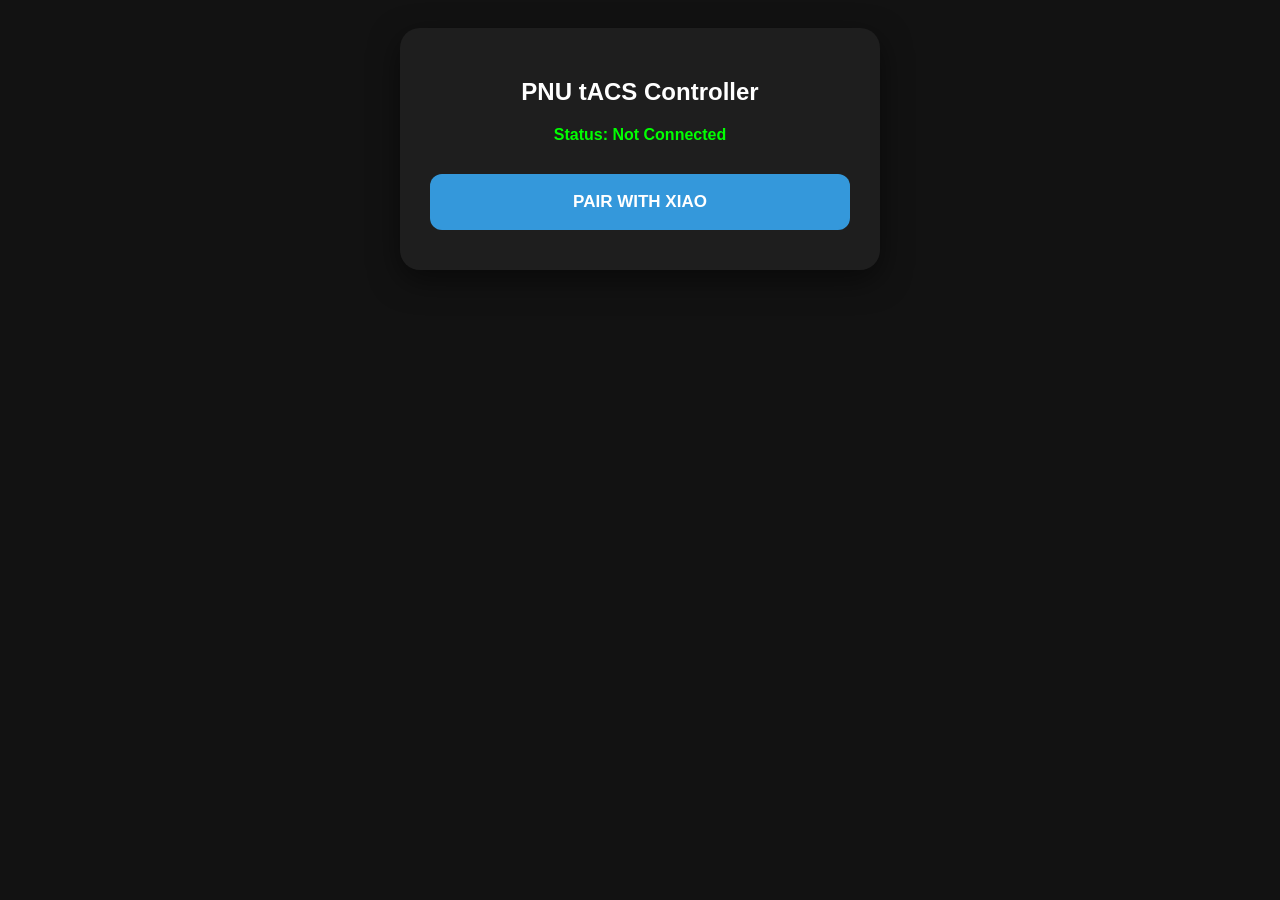
==== index.html @ bf539007 "Update index.html" ====
<!DOCTYPE html>
<html>
<head>
    <title>PNU tACS Lab Controller</title>
    <meta name="viewport" content="width=device-width, initial-scale=1">
    <style>
        body { 
            font-family: -apple-system, sans-serif;
            background: #121212; 
            color: white; 
            text-align: center; 
            padding: 20px; 
        }
        .card { 
            background: #1e1e1e;
            border-radius: 20px; 
            padding: 30px; 
            box-shadow: 0 10px 30px rgba(0,0,0,0.5); 
            max-width: 420px; 
            margin: auto;
        }
        button { 
            width: 100%; 
            padding: 18px; 
            margin: 10px 0; 
            border: none;
            border-radius: 12px; 
            font-size: 17px; 
            font-weight: bold; 
            cursor: pointer; 
            transition: 0.2s;
        }
        .section-title {
            text-align: left;
            margin: 25px 0 5px 0;
            color: #888;
            font-size: 14px;
            text-transform: uppercase;
            letter-spacing: 1px;
            border-bottom: 1px solid #333;
            padding-bottom: 5px;
        }
        
        /* Smooth opening container for the Mode 3 Control Screen */
        .boost-control-screen {
            background: #161616;
            border: 1px solid #2a2a2a;
            border-radius: 16px;
            padding: 15px;
            margin-top: 15px;
            transition: all 0.3s ease-out;
            opacity: 0;
            max-height: 0;
            overflow: hidden;
        }
        
        /* Active status when Mode 3 unlocks it */
        .boost-control-screen.show {
            opacity: 1;
            max-height: 500px; /* Expands to show content */
            margin-bottom: 15px;
        }

        .input-group {
            display: flex;
            gap: 10px;
            margin: 15px 0 10px 0;
        }
        input[type="number"] {
            width: 40%;
            padding: 14px;
            border-radius: 12px;
            border: 2px solid #333;
            background: #2a2a2a;
            color: white;
            font-size: 20px;
            font-weight: bold;
            text-align: center;
            outline: none;
        }
        input[type="number"]:focus { border-color: #f39c12; }
        
        .btn-connect { background: #3498db; color: white; }
        .btn-mode { background: #2ecc71; color: white; } 
        .btn-stim { background: #9b59b6; color: white; } 
        .btn-boost-mode { background: #2980b9; color: white; } 
        .btn-send { background: #f39c12; color: white; width: 60%; margin: 0; }
        .btn-stop { background: #e74c3c; color: white; margin-top: 25px; } 
        
        button:active { transform: scale(0.98); opacity: 0.8; }
        button:disabled { background: #333; color: #666; cursor: not-allowed; }
        #status { color: #00ff00; margin-bottom: 20px; font-weight: bold; }
        
        .accordion {
            background: #252525;
            color: #999;
            cursor: pointer;
            padding: 12px;
            width: 100%;
            border: none;
            text-align: left;
            outline: none;
            font-size: 13px;
            border-radius: 8px;
            margin-top: 10px;
            display: flex;
            justify-content: space-between;
        }
        .active, .accordion:hover { background: #2c2c2c; color: white; }
        .panel {
            padding: 0 10px;
            background-color: #0f0f0f;
            max-height: 0;
            overflow: hidden;
            transition: max-height 0.2s ease-out;
            border-radius: 0 0 8px 8px;
            font-size: 12px;
        }
        .table-container {
            display: grid;
            grid-template-columns: 1fr 1fr;
            gap: 10px;
            padding: 12px 5px;
            text-align: left;
            font-family: monospace;
            color: #aaa;
        }
    </style>
</head>
<body>

    <div class="card">
        <h2>PNU tACS Controller</h2>
        <div id="status">Status: Not Connected</div>
        
        <button class="btn-connect" id="connectBtn">PAIR WITH XIAO</button>
        
        <div id="controls" style="display: none;">
            <div class="section-title">Stimulation Controller</div>
            <button class="btn-mode" id="ledBtn">START LED TEST (Mode 1)</button>
            <button class="btn-stim" id="stimBtn">START 10kohm TEST (Mode 2)</button>
            <button class="btn-boost-mode" id="boostModeBtn">START BOOST CONVERTER TEST (Mode 3)</button>
            
            <!-- Hidden Control Screen Wrapper (Reveals itself ONLY when Mode 3 runs) -->
            <div class="boost-control-screen" id="boostPanel">
                <div class="section-title" style="margin-top: 0; color: #f39c12; border-color: #f39c12;">Boost Dynamic Controls</div>
                <p style="text-align: left; font-size: 13px; color: #aaa; margin-top: 5px;">Set hardware target step (0 - 31):</p>
                
                <div class="input-group">
                    <input type="number" id="stepInput" min="0" max="31" value="0">
                    <button class="btn-send" id="sendBtn">SEND STEP</button>
                </div>

                <button class="accordion" id="accordionBtn">📋 View Step-to-Voltage Chart <span>▼</span></button>
                <div class="panel">
                    <div class="table-container">
                        <div>
                            00: 3.70V (Off)<br>01: 3.70V<br>02: 3.70V<br>03: 3.70V<br>04: 3.70V<br>
                            05: 5.23V<br>06: 6.32V<br>07: 7.41V<br>08: 8.50V<br>09: 9.59V<br>
                            10: 10.68V<br>11: 11.77V<br>12: 12.86V<br>13: 13.95V<br>14: 15.04V<br>15: 16.13V
                        </div>
                        <div>
                            16: 21.05V<br>17: 22.14V<br>18: 23.23V<br>19: 24.32V<br>20: 25.41V<br>
                            21: 26.50V<br>22: 27.59V<br>23: 28.68V<br>24: 29.77V<br>25: 30.86V<br>
                            <strong>26: 31.95V [Target]</strong><br>27: 33.04V<br>28: 34.13V<br>
                            29: 34.41V (Max)<br>30: 34.41V (Max)<br>31: 34.41V (Max)
                        </div>
                    </div>
                </div>
            </div>
            
            <button class="btn-stop" id="stopBtn">GLOBAL STOP</button>
        </div>
    </div>

    <script>
        const TACS_SERVICE_UUID        = '19b10000-e8f2-537e-4f6c-d104768a1214';
        const TACS_CHARACTERISTIC_UUID = '19b10001-e8f2-537e-4f6c-d104768a1214';
        const BOOST_SERVICE_UUID       = '19b10020-e8f2-537e-4f6c-d104768a1214';
        const BOOST_CHARACTERISTIC_UUID = '19b10021-e8f2-537e-4f6c-d104768a1214';

        let tacsControlChar;
        let boostVoltageChar;

        const connectBtn   = document.getElementById('connectBtn');
        const statusLbl    = document.getElementById('status');
        const controlDiv   = document.getElementById('controls');
        const stepInput    = document.getElementById('stepInput');
        const sendBtn      = document.getElementById('sendBtn');
        const stopBtn      = document.getElementById('stopBtn');
        const boostModeBtn = document.getElementById('boostModeBtn');
        const boostPanel   = document.getElementById('boostPanel');

        connectBtn.addEventListener('click', async () => {
            try {
                const device = await navigator.bluetooth.requestDevice({
                    filters: [{ name: 'PNU_tACS_Sense' }],
                    optionalServices: [TACS_SERVICE_UUID, BOOST_SERVICE_UUID]
                });

                statusLbl.innerText = "Connecting...";
                const server = await device.gatt.connect();
                
                const tacsService = await server.getPrimaryService(TACS_SERVICE_UUID);
                tacsControlChar = await tacsService.getCharacteristic(TACS_CHARACTERISTIC_UUID);

                const boostService = await server.getPrimaryService(BOOST_SERVICE_UUID);
                boostVoltageChar = await boostService.getCharacteristic(BOOST_CHARACTERISTIC_UUID);

                statusLbl.innerText = "CONNECTED (ALL SERVICES READY)";
                connectBtn.style.display = "none";
                controlDiv.style.display = "block";
            } catch (err) {
                statusLbl.innerText = "Error: " + err;
                console.error(err);
            }
        });

        async function sendMode(val) {
            if (!tacsControlChar) return;
            try {
                await tacsControlChar.writeValue(Uint8Array.of(val));
                console.log("Sent Mode: " + val);
                
                // Dynamic Visual Transition Logic
                if (val === 3) {
                    boostPanel.classList.add('show'); // Slide OPEN the control screen
                } else {
                    boostPanel.classList.remove('show'); // Slide CLOSED for Mode 1, Mode 2, etc.
                    closeAccordion();
                }
            } catch (err) { handleDisconnect(); }
        }

        async function sendBoostStep(val) {
            if (!boostVoltageChar) return;
            try {
                if (val < 0) val = 0;
                if (val > 31) val = 31;
                await boostVoltageChar.writeValue(Uint8Array.of(val));
                console.log("Sent Boost Step: " + val);
            } catch (err) { handleDisconnect(); }
        }

        function handleDisconnect() {
            alert("Communication Lost!");
            statusLbl.innerText = "Status: Disconnected";
            connectBtn.style.display = "block";
            controlDiv.style.display = "none";
            boostPanel.classList.remove('show');
        }

        function closeAccordion() {
            const panel = document.querySelector('.panel');
            const indicator = document.querySelector('#accordionBtn span');
            document.getElementById("accordionBtn").classList.remove("active");
            panel.style.maxHeight = null;
            indicator.innerText = "▼";
        }

        document.getElementById('ledBtn').addEventListener('click', () => sendMode(1));
        document.getElementById('stimBtn').addEventListener('click', () => sendMode(2));
        boostModeBtn.addEventListener('click', () => sendMode(3)); 
        
        sendBtn.addEventListener('click', () => {
            const currentStep = parseInt(stepInput.value) || 0;
            sendBoostStep(currentStep);
        });

        stopBtn.addEventListener('click', () => {
            sendMode(0);         
            stepInput.value = 0; 
            sendBoostStep(0);    
        });

        const acc = document.getElementById("accordionBtn");
        acc.addEventListener("click", function() {
            this.classList.toggle("active");
            const panel = this.nextElementSibling;
            const indicator = this.querySelector("span");
            if (panel.style.maxHeight) {
                panel.style.maxHeight = null;
                indicator.innerText = "▼";
            } else {
                panel.style.maxHeight = panel.scrollHeight + "px";
                indicator.innerText = "▲";
            }
        });
    </script>
</body>
</html>
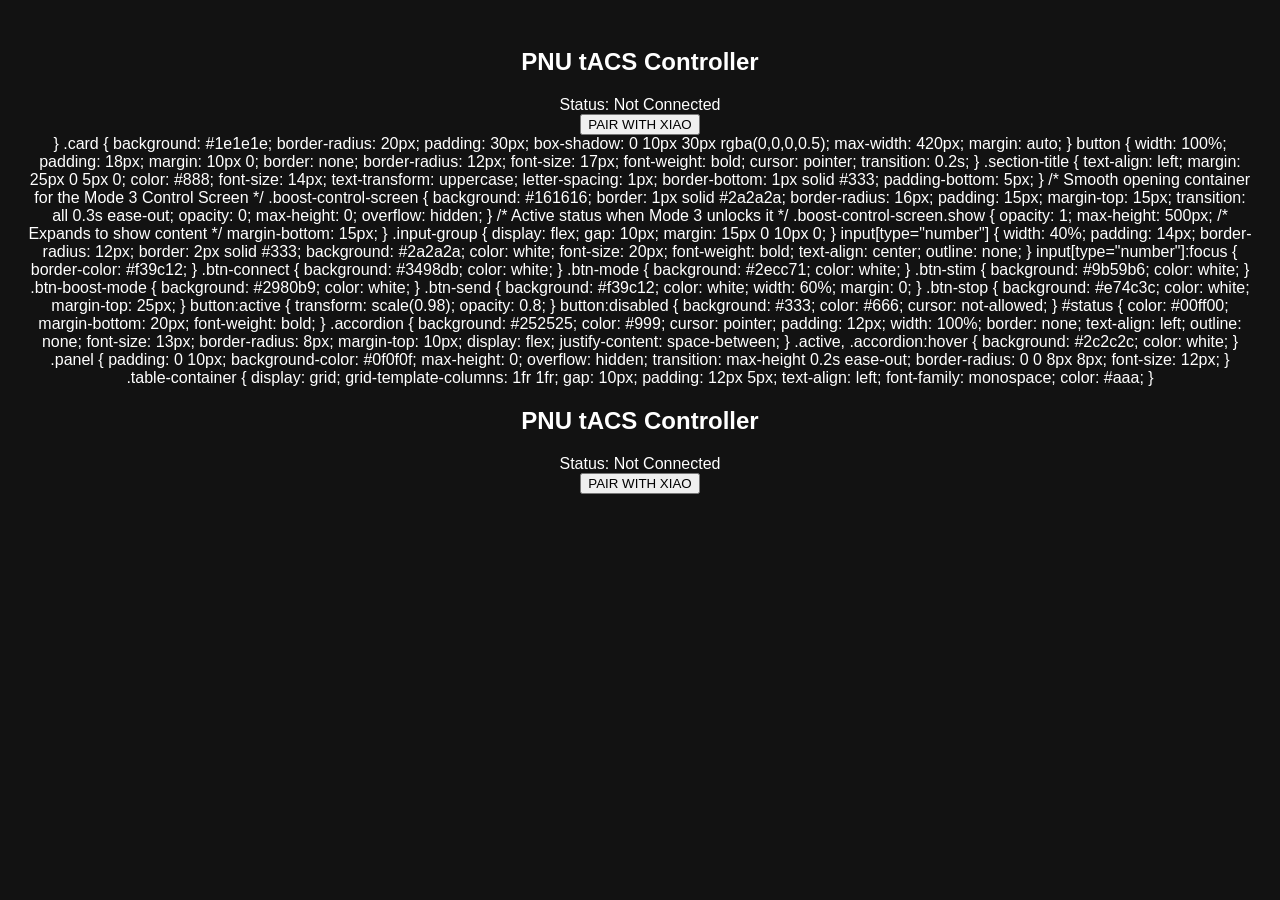
==== commit 493bcc09: "Update index.html" ====
--- a/index.html
+++ b/index.html
@@ -9,6 +9,17 @@
             background: #121212; 
             color: white; 
             text-align: center; 
+            padding: 20px; <!DOCTYPE html>
+<html>
+<head>
+    <title>PNU tACS Lab Controller</title>
+    <meta name="viewport" content="width=device-width, initial-scale=1">
+    <style>
+        body { 
+            font-family: -apple-system, sans-serif;
+            background: #121212; 
+            color: white; 
+            text-align: center; 
             padding: 20px; 
         }
         .card { 
@@ -41,7 +52,7 @@
             padding-bottom: 5px;
         }
         
-        /* Smooth opening container for the Mode 3 Control Screen */
+        /* Smooth opening container for Mode 3 */
         .boost-control-screen {
             background: #161616;
             border: 1px solid #2a2a2a;
@@ -53,18 +64,40 @@
             max-height: 0;
             overflow: hidden;
         }
-        
-        /* Active status when Mode 3 unlocks it */
         .boost-control-screen.show {
             opacity: 1;
-            max-height: 500px; /* Expands to show content */
+            max-height: 600px; 
             margin-bottom: 15px;
+        }
+
+        /* --- NEW STYLING: Live Rail Monitor Dashboard Box --- */
+        .live-monitor-box {
+            background: #222;
+            border-radius: 12px;
+            padding: 12px;
+            margin: 10px 0 15px 0;
+            border-left: 5px solid #f39c12;
+            text-align: left;
+        }
+        .monitor-label {
+            font-size: 12px;
+            text-transform: uppercase;
+            color: #777;
+            letter-spacing: 0.5px;
+            margin-bottom: 3px;
+            font-weight: bold;
+        }
+        .monitor-value {
+            font-size: 22px;
+            font-weight: bold;
+            font-family: monospace;
+            color: #f39c12;
         }
 
         .input-group {
             display: flex;
             gap: 10px;
-            margin: 15px 0 10px 0;
+            margin: 10px 0;
         }
         input[type="number"] {
             width: 40%;
@@ -141,9 +174,14 @@
             <button class="btn-stim" id="stimBtn">START 10kohm TEST (Mode 2)</button>
             <button class="btn-boost-mode" id="boostModeBtn">START BOOST CONVERTER TEST (Mode 3)</button>
             
-            <!-- Hidden Control Screen Wrapper (Reveals itself ONLY when Mode 3 runs) -->
             <div class="boost-control-screen" id="boostPanel">
                 <div class="section-title" style="margin-top: 0; color: #f39c12; border-color: #f39c12;">Boost Dynamic Controls</div>
+                
+                <div class="live-monitor-box">
+                    <div class="monitor-label">Active Power Rail State</div>
+                    <div class="monitor-value" id="monitorReadout">Step 00 / 3.70V</div>
+                </div>
+
                 <p style="text-align: left; font-size: 13px; color: #aaa; margin-top: 5px;">Set hardware target step (0 - 31):</p>
                 
                 <div class="input-group">
@@ -179,17 +217,26 @@
         const BOOST_SERVICE_UUID       = '19b10020-e8f2-537e-4f6c-d104768a1214';
         const BOOST_CHARACTERISTIC_UUID = '19b10021-e8f2-537e-4f6c-d104768a1214';
 
+        // Dynamic Javascript mapping table matching your pre-calculated parameters
+        const voltageMap = [
+            "3.70V (Off)", "3.70V", "3.70V", "3.70V", "3.70V", "5.23V", "6.32V", "7.41V", 
+            "8.50V", "9.59V", "10.68V", "11.77V", "12.86V", "13.95V", "15.04V", "16.13V", 
+            "21.05V", "22.14V", "23.23V", "24.32V", "25.41V", "26.50V", "27.59V", "28.68V", 
+            "29.77V", "30.86V", "31.95V [Target]", "33.04V", "34.13V", "34.41V (Max)", "34.41V (Max)", "34.41V (Max)"
+        ];
+
         let tacsControlChar;
         let boostVoltageChar;
 
-        const connectBtn   = document.getElementById('connectBtn');
-        const statusLbl    = document.getElementById('status');
-        const controlDiv   = document.getElementById('controls');
-        const stepInput    = document.getElementById('stepInput');
-        const sendBtn      = document.getElementById('sendBtn');
-        const stopBtn      = document.getElementById('stopBtn');
-        const boostModeBtn = document.getElementById('boostModeBtn');
-        const boostPanel   = document.getElementById('boostPanel');
+        const connectBtn     = document.getElementById('connectBtn');
+        const statusLbl      = document.getElementById('status');
+        const controlDiv     = document.getElementById('controls');
+        const stepInput      = document.getElementById('stepInput');
+        const sendBtn        = document.getElementById('sendBtn');
+        const stopBtn        = document.getElementById('stopBtn');
+        const boostModeBtn   = document.getElementById('boostModeBtn');
+        const boostPanel     = document.getElementById('boostPanel');
+        const monitorReadout = document.getElementById('monitorReadout');
 
         connectBtn.addEventListener('click', async () => {
             try {
@@ -222,11 +269,10 @@
                 await tacsControlChar.writeValue(Uint8Array.of(val));
                 console.log("Sent Mode: " + val);
                 
-                // Dynamic Visual Transition Logic
                 if (val === 3) {
-                    boostPanel.classList.add('show'); // Slide OPEN the control screen
+                    boostPanel.classList.add('show'); 
                 } else {
-                    boostPanel.classList.remove('show'); // Slide CLOSED for Mode 1, Mode 2, etc.
+                    boostPanel.classList.remove('show'); 
                     closeAccordion();
                 }
             } catch (err) { handleDisconnect(); }
@@ -237,8 +283,14 @@
             try {
                 if (val < 0) val = 0;
                 if (val > 31) val = 31;
+                
                 await boostVoltageChar.writeValue(Uint8Array.of(val));
                 console.log("Sent Boost Step: " + val);
+
+                // --- UPDATE STATE VIEW PANEL ---
+                // Pads single digit values with a leading 0 (e.g., Step 5 becomes 05)
+                let paddedStep = String(val).padStart(2, '0');
+                monitorReadout.innerText = `Step ${paddedStep} / ${voltageMap[val]}`;
             } catch (err) { handleDisconnect(); }
         }
 
@@ -270,7 +322,7 @@
         stopBtn.addEventListener('click', () => {
             sendMode(0);         
             stepInput.value = 0; 
-            sendBoostStep(0);    
+            sendBoostStep(0); // Updates readout box back to Step 00 / 3.70V (Off)
         });
 
         const acc = document.getElementById("accordionBtn");
@@ -289,3 +341,282 @@
     </script>
 </body>
 </html>
+        }
+        .card { 
+            background: #1e1e1e;
+            border-radius: 20px; 
+            padding: 30px; 
+            box-shadow: 0 10px 30px rgba(0,0,0,0.5); 
+            max-width: 420px; 
+            margin: auto;
+        }
+        button { 
+            width: 100%; 
+            padding: 18px; 
+            margin: 10px 0; 
+            border: none;
+            border-radius: 12px; 
+            font-size: 17px; 
+            font-weight: bold; 
+            cursor: pointer; 
+            transition: 0.2s;
+        }
+        .section-title {
+            text-align: left;
+            margin: 25px 0 5px 0;
+            color: #888;
+            font-size: 14px;
+            text-transform: uppercase;
+            letter-spacing: 1px;
+            border-bottom: 1px solid #333;
+            padding-bottom: 5px;
+        }
+        
+        /* Smooth opening container for the Mode 3 Control Screen */
+        .boost-control-screen {
+            background: #161616;
+            border: 1px solid #2a2a2a;
+            border-radius: 16px;
+            padding: 15px;
+            margin-top: 15px;
+            transition: all 0.3s ease-out;
+            opacity: 0;
+            max-height: 0;
+            overflow: hidden;
+        }
+        
+        /* Active status when Mode 3 unlocks it */
+        .boost-control-screen.show {
+            opacity: 1;
+            max-height: 500px; /* Expands to show content */
+            margin-bottom: 15px;
+        }
+
+        .input-group {
+            display: flex;
+            gap: 10px;
+            margin: 15px 0 10px 0;
+        }
+        input[type="number"] {
+            width: 40%;
+            padding: 14px;
+            border-radius: 12px;
+            border: 2px solid #333;
+            background: #2a2a2a;
+            color: white;
+            font-size: 20px;
+            font-weight: bold;
+            text-align: center;
+            outline: none;
+        }
+        input[type="number"]:focus { border-color: #f39c12; }
+        
+        .btn-connect { background: #3498db; color: white; }
+        .btn-mode { background: #2ecc71; color: white; } 
+        .btn-stim { background: #9b59b6; color: white; } 
+        .btn-boost-mode { background: #2980b9; color: white; } 
+        .btn-send { background: #f39c12; color: white; width: 60%; margin: 0; }
+        .btn-stop { background: #e74c3c; color: white; margin-top: 25px; } 
+        
+        button:active { transform: scale(0.98); opacity: 0.8; }
+        button:disabled { background: #333; color: #666; cursor: not-allowed; }
+        #status { color: #00ff00; margin-bottom: 20px; font-weight: bold; }
+        
+        .accordion {
+            background: #252525;
+            color: #999;
+            cursor: pointer;
+            padding: 12px;
+            width: 100%;
+            border: none;
+            text-align: left;
+            outline: none;
+            font-size: 13px;
+            border-radius: 8px;
+            margin-top: 10px;
+            display: flex;
+            justify-content: space-between;
+        }
+        .active, .accordion:hover { background: #2c2c2c; color: white; }
+        .panel {
+            padding: 0 10px;
+            background-color: #0f0f0f;
+            max-height: 0;
+            overflow: hidden;
+            transition: max-height 0.2s ease-out;
+            border-radius: 0 0 8px 8px;
+            font-size: 12px;
+        }
+        .table-container {
+            display: grid;
+            grid-template-columns: 1fr 1fr;
+            gap: 10px;
+            padding: 12px 5px;
+            text-align: left;
+            font-family: monospace;
+            color: #aaa;
+        }
+    </style>
+</head>
+<body>
+
+    <div class="card">
+        <h2>PNU tACS Controller</h2>
+        <div id="status">Status: Not Connected</div>
+        
+        <button class="btn-connect" id="connectBtn">PAIR WITH XIAO</button>
+        
+        <div id="controls" style="display: none;">
+            <div class="section-title">Stimulation Controller</div>
+            <button class="btn-mode" id="ledBtn">START LED TEST (Mode 1)</button>
+            <button class="btn-stim" id="stimBtn">START 10kohm TEST (Mode 2)</button>
+            <button class="btn-boost-mode" id="boostModeBtn">START BOOST CONVERTER TEST (Mode 3)</button>
+            
+            <!-- Hidden Control Screen Wrapper (Reveals itself ONLY when Mode 3 runs) -->
+            <div class="boost-control-screen" id="boostPanel">
+                <div class="section-title" style="margin-top: 0; color: #f39c12; border-color: #f39c12;">Boost Dynamic Controls</div>
+                <p style="text-align: left; font-size: 13px; color: #aaa; margin-top: 5px;">Set hardware target step (0 - 31):</p>
+                
+                <div class="input-group">
+                    <input type="number" id="stepInput" min="0" max="31" value="0">
+                    <button class="btn-send" id="sendBtn">SEND STEP</button>
+                </div>
+
+                <button class="accordion" id="accordionBtn">📋 View Step-to-Voltage Chart <span>▼</span></button>
+                <div class="panel">
+                    <div class="table-container">
+                        <div>
+                            00: 3.70V (Off)<br>01: 3.70V<br>02: 3.70V<br>03: 3.70V<br>04: 3.70V<br>
+                            05: 5.23V<br>06: 6.32V<br>07: 7.41V<br>08: 8.50V<br>09: 9.59V<br>
+                            10: 10.68V<br>11: 11.77V<br>12: 12.86V<br>13: 13.95V<br>14: 15.04V<br>15: 16.13V
+                        </div>
+                        <div>
+                            16: 21.05V<br>17: 22.14V<br>18: 23.23V<br>19: 24.32V<br>20: 25.41V<br>
+                            21: 26.50V<br>22: 27.59V<br>23: 28.68V<br>24: 29.77V<br>25: 30.86V<br>
+                            <strong>26: 31.95V [Target]</strong><br>27: 33.04V<br>28: 34.13V<br>
+                            29: 34.41V (Max)<br>30: 34.41V (Max)<br>31: 34.41V (Max)
+                        </div>
+                    </div>
+                </div>
+            </div>
+            
+            <button class="btn-stop" id="stopBtn">GLOBAL STOP</button>
+        </div>
+    </div>
+
+    <script>
+        const TACS_SERVICE_UUID        = '19b10000-e8f2-537e-4f6c-d104768a1214';
+        const TACS_CHARACTERISTIC_UUID = '19b10001-e8f2-537e-4f6c-d104768a1214';
+        const BOOST_SERVICE_UUID       = '19b10020-e8f2-537e-4f6c-d104768a1214';
+        const BOOST_CHARACTERISTIC_UUID = '19b10021-e8f2-537e-4f6c-d104768a1214';
+
+        let tacsControlChar;
+        let boostVoltageChar;
+
+        const connectBtn   = document.getElementById('connectBtn');
+        const statusLbl    = document.getElementById('status');
+        const controlDiv   = document.getElementById('controls');
+        const stepInput    = document.getElementById('stepInput');
+        const sendBtn      = document.getElementById('sendBtn');
+        const stopBtn      = document.getElementById('stopBtn');
+        const boostModeBtn = document.getElementById('boostModeBtn');
+        const boostPanel   = document.getElementById('boostPanel');
+
+        connectBtn.addEventListener('click', async () => {
+            try {
+                const device = await navigator.bluetooth.requestDevice({
+                    filters: [{ name: 'PNU_tACS_Sense' }],
+                    optionalServices: [TACS_SERVICE_UUID, BOOST_SERVICE_UUID]
+                });
+
+                statusLbl.innerText = "Connecting...";
+                const server = await device.gatt.connect();
+                
+                const tacsService = await server.getPrimaryService(TACS_SERVICE_UUID);
+                tacsControlChar = await tacsService.getCharacteristic(TACS_CHARACTERISTIC_UUID);
+
+                const boostService = await server.getPrimaryService(BOOST_SERVICE_UUID);
+                boostVoltageChar = await boostService.getCharacteristic(BOOST_CHARACTERISTIC_UUID);
+
+                statusLbl.innerText = "CONNECTED (ALL SERVICES READY)";
+                connectBtn.style.display = "none";
+                controlDiv.style.display = "block";
+            } catch (err) {
+                statusLbl.innerText = "Error: " + err;
+                console.error(err);
+            }
+        });
+
+        async function sendMode(val) {
+            if (!tacsControlChar) return;
+            try {
+                await tacsControlChar.writeValue(Uint8Array.of(val));
+                console.log("Sent Mode: " + val);
+                
+                // Dynamic Visual Transition Logic
+                if (val === 3) {
+                    boostPanel.classList.add('show'); // Slide OPEN the control screen
+                } else {
+                    boostPanel.classList.remove('show'); // Slide CLOSED for Mode 1, Mode 2, etc.
+                    closeAccordion();
+                }
+            } catch (err) { handleDisconnect(); }
+        }
+
+        async function sendBoostStep(val) {
+            if (!boostVoltageChar) return;
+            try {
+                if (val < 0) val = 0;
+                if (val > 31) val = 31;
+                await boostVoltageChar.writeValue(Uint8Array.of(val));
+                console.log("Sent Boost Step: " + val);
+            } catch (err) { handleDisconnect(); }
+        }
+
+        function handleDisconnect() {
+            alert("Communication Lost!");
+            statusLbl.innerText = "Status: Disconnected";
+            connectBtn.style.display = "block";
+            controlDiv.style.display = "none";
+            boostPanel.classList.remove('show');
+        }
+
+        function closeAccordion() {
+            const panel = document.querySelector('.panel');
+            const indicator = document.querySelector('#accordionBtn span');
+            document.getElementById("accordionBtn").classList.remove("active");
+            panel.style.maxHeight = null;
+            indicator.innerText = "▼";
+        }
+
+        document.getElementById('ledBtn').addEventListener('click', () => sendMode(1));
+        document.getElementById('stimBtn').addEventListener('click', () => sendMode(2));
+        boostModeBtn.addEventListener('click', () => sendMode(3)); 
+        
+        sendBtn.addEventListener('click', () => {
+            const currentStep = parseInt(stepInput.value) || 0;
+            sendBoostStep(currentStep);
+        });
+
+        stopBtn.addEventListener('click', () => {
+            sendMode(0);         
+            stepInput.value = 0; 
+            sendBoostStep(0);    
+        });
+
+        const acc = document.getElementById("accordionBtn");
+        acc.addEventListener("click", function() {
+            this.classList.toggle("active");
+            const panel = this.nextElementSibling;
+            const indicator = this.querySelector("span");
+            if (panel.style.maxHeight) {
+                panel.style.maxHeight = null;
+                indicator.innerText = "▼";
+            } else {
+                panel.style.maxHeight = panel.scrollHeight + "px";
+                indicator.innerText = "▲";
+            }
+        });
+    </script>
+</body>
+</html>
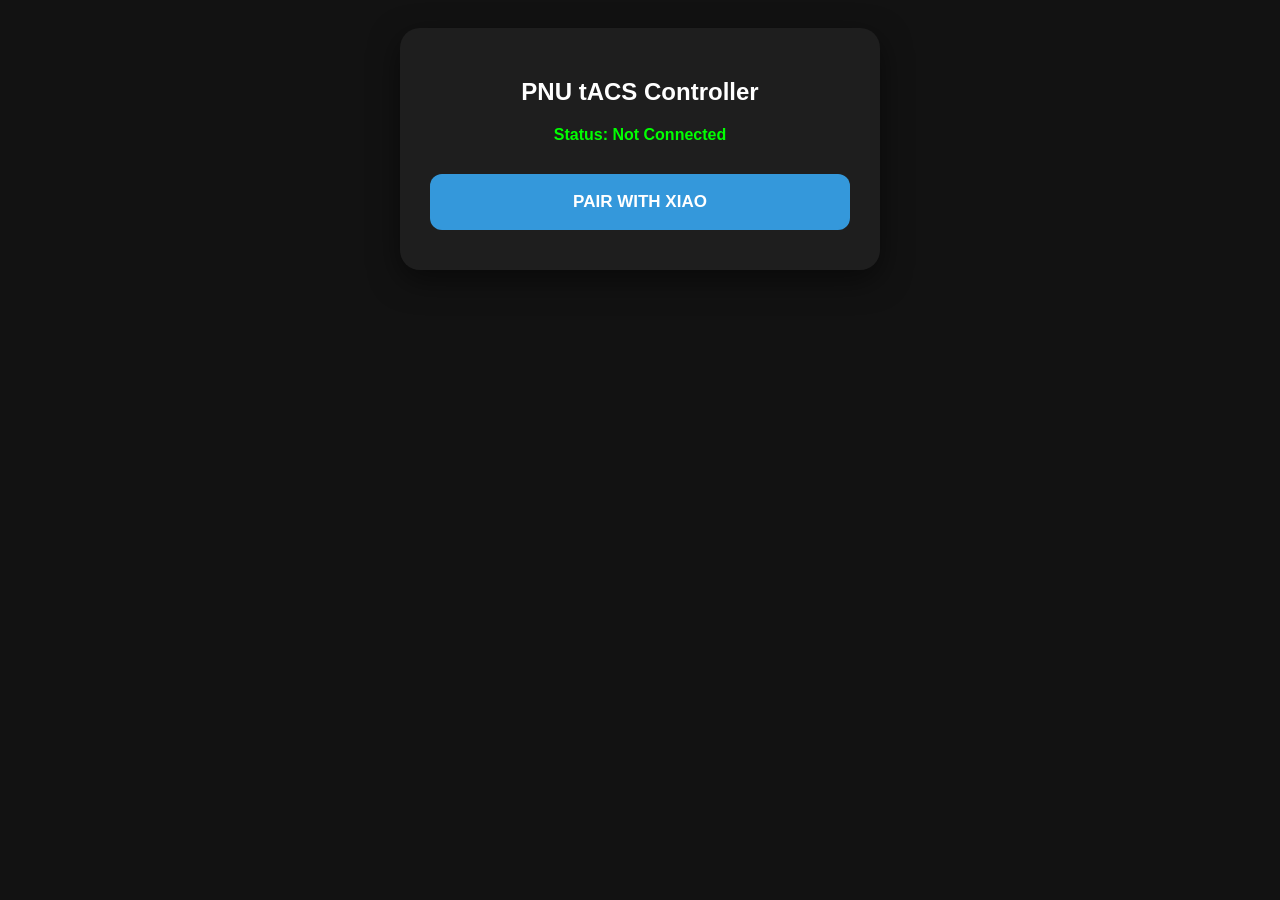
==== commit 44d8d2aa: "Update index.html" ====
--- a/index.html
+++ b/index.html
@@ -1,15 +1,4 @@
 <!DOCTYPE html>
-<html>
-<head>
-    <title>PNU tACS Lab Controller</title>
-    <meta name="viewport" content="width=device-width, initial-scale=1">
-    <style>
-        body { 
-            font-family: -apple-system, sans-serif;
-            background: #121212; 
-            color: white; 
-            text-align: center; 
-            padding: 20px; <!DOCTYPE html>
 <html>
 <head>
     <title>PNU tACS Lab Controller</title>
@@ -341,282 +330,3 @@
     </script>
 </body>
 </html>
-        }
-        .card { 
-            background: #1e1e1e;
-            border-radius: 20px; 
-            padding: 30px; 
-            box-shadow: 0 10px 30px rgba(0,0,0,0.5); 
-            max-width: 420px; 
-            margin: auto;
-        }
-        button { 
-            width: 100%; 
-            padding: 18px; 
-            margin: 10px 0; 
-            border: none;
-            border-radius: 12px; 
-            font-size: 17px; 
-            font-weight: bold; 
-            cursor: pointer; 
-            transition: 0.2s;
-        }
-        .section-title {
-            text-align: left;
-            margin: 25px 0 5px 0;
-            color: #888;
-            font-size: 14px;
-            text-transform: uppercase;
-            letter-spacing: 1px;
-            border-bottom: 1px solid #333;
-            padding-bottom: 5px;
-        }
-        
-        /* Smooth opening container for the Mode 3 Control Screen */
-        .boost-control-screen {
-            background: #161616;
-            border: 1px solid #2a2a2a;
-            border-radius: 16px;
-            padding: 15px;
-            margin-top: 15px;
-            transition: all 0.3s ease-out;
-            opacity: 0;
-            max-height: 0;
-            overflow: hidden;
-        }
-        
-        /* Active status when Mode 3 unlocks it */
-        .boost-control-screen.show {
-            opacity: 1;
-            max-height: 500px; /* Expands to show content */
-            margin-bottom: 15px;
-        }
-
-        .input-group {
-            display: flex;
-            gap: 10px;
-            margin: 15px 0 10px 0;
-        }
-        input[type="number"] {
-            width: 40%;
-            padding: 14px;
-            border-radius: 12px;
-            border: 2px solid #333;
-            background: #2a2a2a;
-            color: white;
-            font-size: 20px;
-            font-weight: bold;
-            text-align: center;
-            outline: none;
-        }
-        input[type="number"]:focus { border-color: #f39c12; }
-        
-        .btn-connect { background: #3498db; color: white; }
-        .btn-mode { background: #2ecc71; color: white; } 
-        .btn-stim { background: #9b59b6; color: white; } 
-        .btn-boost-mode { background: #2980b9; color: white; } 
-        .btn-send { background: #f39c12; color: white; width: 60%; margin: 0; }
-        .btn-stop { background: #e74c3c; color: white; margin-top: 25px; } 
-        
-        button:active { transform: scale(0.98); opacity: 0.8; }
-        button:disabled { background: #333; color: #666; cursor: not-allowed; }
-        #status { color: #00ff00; margin-bottom: 20px; font-weight: bold; }
-        
-        .accordion {
-            background: #252525;
-            color: #999;
-            cursor: pointer;
-            padding: 12px;
-            width: 100%;
-            border: none;
-            text-align: left;
-            outline: none;
-            font-size: 13px;
-            border-radius: 8px;
-            margin-top: 10px;
-            display: flex;
-            justify-content: space-between;
-        }
-        .active, .accordion:hover { background: #2c2c2c; color: white; }
-        .panel {
-            padding: 0 10px;
-            background-color: #0f0f0f;
-            max-height: 0;
-            overflow: hidden;
-            transition: max-height 0.2s ease-out;
-            border-radius: 0 0 8px 8px;
-            font-size: 12px;
-        }
-        .table-container {
-            display: grid;
-            grid-template-columns: 1fr 1fr;
-            gap: 10px;
-            padding: 12px 5px;
-            text-align: left;
-            font-family: monospace;
-            color: #aaa;
-        }
-    </style>
-</head>
-<body>
-
-    <div class="card">
-        <h2>PNU tACS Controller</h2>
-        <div id="status">Status: Not Connected</div>
-        
-        <button class="btn-connect" id="connectBtn">PAIR WITH XIAO</button>
-        
-        <div id="controls" style="display: none;">
-            <div class="section-title">Stimulation Controller</div>
-            <button class="btn-mode" id="ledBtn">START LED TEST (Mode 1)</button>
-            <button class="btn-stim" id="stimBtn">START 10kohm TEST (Mode 2)</button>
-            <button class="btn-boost-mode" id="boostModeBtn">START BOOST CONVERTER TEST (Mode 3)</button>
-            
-            <!-- Hidden Control Screen Wrapper (Reveals itself ONLY when Mode 3 runs) -->
-            <div class="boost-control-screen" id="boostPanel">
-                <div class="section-title" style="margin-top: 0; color: #f39c12; border-color: #f39c12;">Boost Dynamic Controls</div>
-                <p style="text-align: left; font-size: 13px; color: #aaa; margin-top: 5px;">Set hardware target step (0 - 31):</p>
-                
-                <div class="input-group">
-                    <input type="number" id="stepInput" min="0" max="31" value="0">
-                    <button class="btn-send" id="sendBtn">SEND STEP</button>
-                </div>
-
-                <button class="accordion" id="accordionBtn">📋 View Step-to-Voltage Chart <span>▼</span></button>
-                <div class="panel">
-                    <div class="table-container">
-                        <div>
-                            00: 3.70V (Off)<br>01: 3.70V<br>02: 3.70V<br>03: 3.70V<br>04: 3.70V<br>
-                            05: 5.23V<br>06: 6.32V<br>07: 7.41V<br>08: 8.50V<br>09: 9.59V<br>
-                            10: 10.68V<br>11: 11.77V<br>12: 12.86V<br>13: 13.95V<br>14: 15.04V<br>15: 16.13V
-                        </div>
-                        <div>
-                            16: 21.05V<br>17: 22.14V<br>18: 23.23V<br>19: 24.32V<br>20: 25.41V<br>
-                            21: 26.50V<br>22: 27.59V<br>23: 28.68V<br>24: 29.77V<br>25: 30.86V<br>
-                            <strong>26: 31.95V [Target]</strong><br>27: 33.04V<br>28: 34.13V<br>
-                            29: 34.41V (Max)<br>30: 34.41V (Max)<br>31: 34.41V (Max)
-                        </div>
-                    </div>
-                </div>
-            </div>
-            
-            <button class="btn-stop" id="stopBtn">GLOBAL STOP</button>
-        </div>
-    </div>
-
-    <script>
-        const TACS_SERVICE_UUID        = '19b10000-e8f2-537e-4f6c-d104768a1214';
-        const TACS_CHARACTERISTIC_UUID = '19b10001-e8f2-537e-4f6c-d104768a1214';
-        const BOOST_SERVICE_UUID       = '19b10020-e8f2-537e-4f6c-d104768a1214';
-        const BOOST_CHARACTERISTIC_UUID = '19b10021-e8f2-537e-4f6c-d104768a1214';
-
-        let tacsControlChar;
-        let boostVoltageChar;
-
-        const connectBtn   = document.getElementById('connectBtn');
-        const statusLbl    = document.getElementById('status');
-        const controlDiv   = document.getElementById('controls');
-        const stepInput    = document.getElementById('stepInput');
-        const sendBtn      = document.getElementById('sendBtn');
-        const stopBtn      = document.getElementById('stopBtn');
-        const boostModeBtn = document.getElementById('boostModeBtn');
-        const boostPanel   = document.getElementById('boostPanel');
-
-        connectBtn.addEventListener('click', async () => {
-            try {
-                const device = await navigator.bluetooth.requestDevice({
-                    filters: [{ name: 'PNU_tACS_Sense' }],
-                    optionalServices: [TACS_SERVICE_UUID, BOOST_SERVICE_UUID]
-                });
-
-                statusLbl.innerText = "Connecting...";
-                const server = await device.gatt.connect();
-                
-                const tacsService = await server.getPrimaryService(TACS_SERVICE_UUID);
-                tacsControlChar = await tacsService.getCharacteristic(TACS_CHARACTERISTIC_UUID);
-
-                const boostService = await server.getPrimaryService(BOOST_SERVICE_UUID);
-                boostVoltageChar = await boostService.getCharacteristic(BOOST_CHARACTERISTIC_UUID);
-
-                statusLbl.innerText = "CONNECTED (ALL SERVICES READY)";
-                connectBtn.style.display = "none";
-                controlDiv.style.display = "block";
-            } catch (err) {
-                statusLbl.innerText = "Error: " + err;
-                console.error(err);
-            }
-        });
-
-        async function sendMode(val) {
-            if (!tacsControlChar) return;
-            try {
-                await tacsControlChar.writeValue(Uint8Array.of(val));
-                console.log("Sent Mode: " + val);
-                
-                // Dynamic Visual Transition Logic
-                if (val === 3) {
-                    boostPanel.classList.add('show'); // Slide OPEN the control screen
-                } else {
-                    boostPanel.classList.remove('show'); // Slide CLOSED for Mode 1, Mode 2, etc.
-                    closeAccordion();
-                }
-            } catch (err) { handleDisconnect(); }
-        }
-
-        async function sendBoostStep(val) {
-            if (!boostVoltageChar) return;
-            try {
-                if (val < 0) val = 0;
-                if (val > 31) val = 31;
-                await boostVoltageChar.writeValue(Uint8Array.of(val));
-                console.log("Sent Boost Step: " + val);
-            } catch (err) { handleDisconnect(); }
-        }
-
-        function handleDisconnect() {
-            alert("Communication Lost!");
-            statusLbl.innerText = "Status: Disconnected";
-            connectBtn.style.display = "block";
-            controlDiv.style.display = "none";
-            boostPanel.classList.remove('show');
-        }
-
-        function closeAccordion() {
-            const panel = document.querySelector('.panel');
-            const indicator = document.querySelector('#accordionBtn span');
-            document.getElementById("accordionBtn").classList.remove("active");
-            panel.style.maxHeight = null;
-            indicator.innerText = "▼";
-        }
-
-        document.getElementById('ledBtn').addEventListener('click', () => sendMode(1));
-        document.getElementById('stimBtn').addEventListener('click', () => sendMode(2));
-        boostModeBtn.addEventListener('click', () => sendMode(3)); 
-        
-        sendBtn.addEventListener('click', () => {
-            const currentStep = parseInt(stepInput.value) || 0;
-            sendBoostStep(currentStep);
-        });
-
-        stopBtn.addEventListener('click', () => {
-            sendMode(0);         
-            stepInput.value = 0; 
-            sendBoostStep(0);    
-        });
-
-        const acc = document.getElementById("accordionBtn");
-        acc.addEventListener("click", function() {
-            this.classList.toggle("active");
-            const panel = this.nextElementSibling;
-            const indicator = this.querySelector("span");
-            if (panel.style.maxHeight) {
-                panel.style.maxHeight = null;
-                indicator.innerText = "▼";
-            } else {
-                panel.style.maxHeight = panel.scrollHeight + "px";
-                indicator.innerText = "▲";
-            }
-        });
-    </script>
-</body>
-</html>
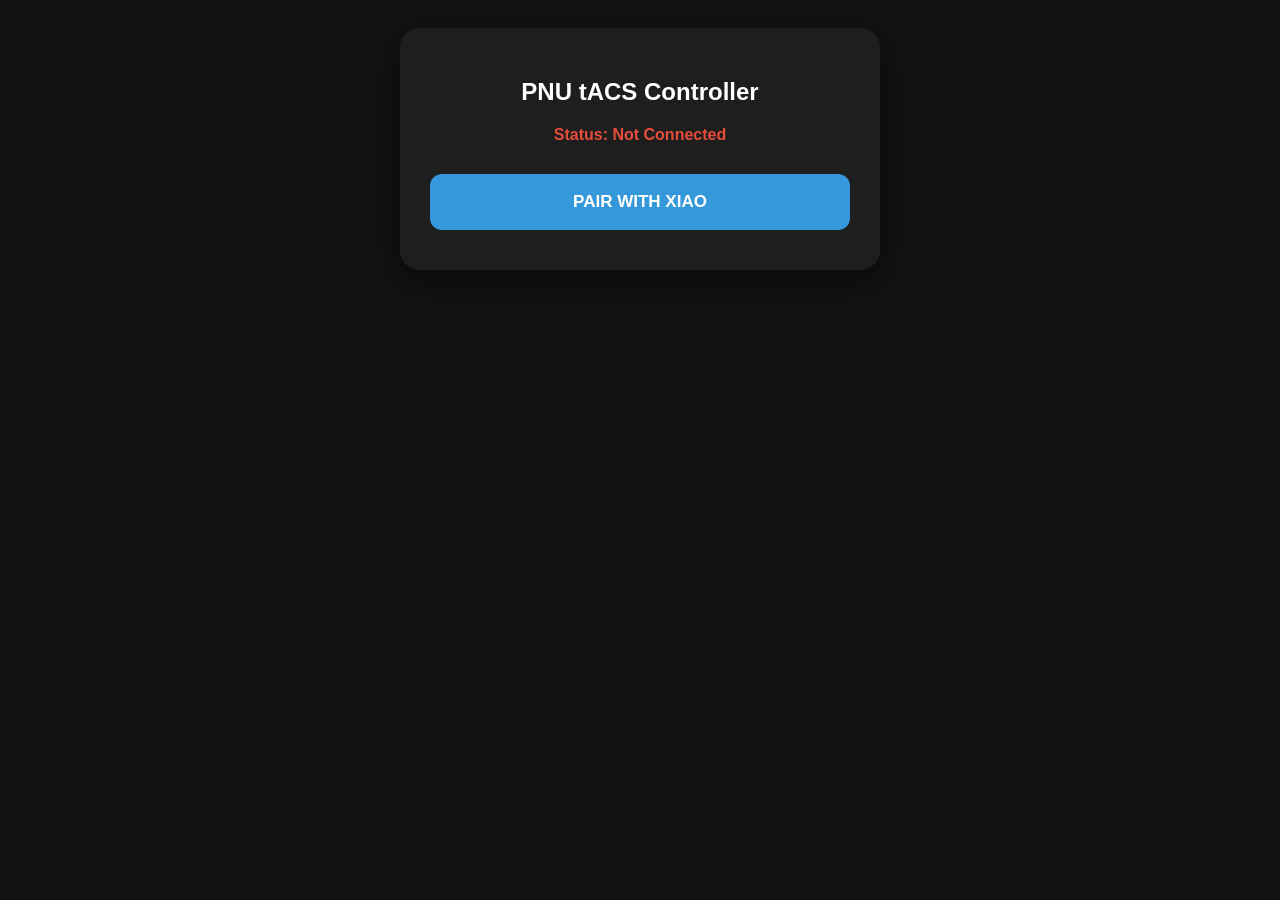
==== commit 002c8619: "Update index.html" ====
--- a/index.html
+++ b/index.html
@@ -59,7 +59,7 @@
             margin-bottom: 15px;
         }
 
-        /* --- NEW STYLING: Live Rail Monitor Dashboard Box --- */
+        /* Live Rail Monitor Dashboard Box */
         .live-monitor-box {
             background: #222;
             border-radius: 12px;
@@ -153,7 +153,7 @@
 
     <div class="card">
         <h2>PNU tACS Controller</h2>
-        <div id="status">Status: Not Connected</div>
+        <div id="status" style="color: #e74c3c;">Status: Not Connected</div>
         
         <button class="btn-connect" id="connectBtn">PAIR WITH XIAO</button>
         
@@ -168,7 +168,7 @@
                 
                 <div class="live-monitor-box">
                     <div class="monitor-label">Active Power Rail State</div>
-                    <div class="monitor-value" id="monitorReadout">Step 00 / 3.70V</div>
+                    <div class="monitor-value" id="monitorReadout">Step 00 / 3.70V (Off)</div>
                 </div>
 
                 <p style="text-align: left; font-size: 13px; color: #aaa; margin-top: 5px;">Set hardware target step (0 - 31):</p>
@@ -201,12 +201,12 @@
     </div>
 
     <script>
+        // 아두이노 코드의 서비스 및 캐릭터리스틱 UUID 구조와 정확히 일치 (소문자로 통일 권장)
         const TACS_SERVICE_UUID        = '19b10000-e8f2-537e-4f6c-d104768a1214';
         const TACS_CHARACTERISTIC_UUID = '19b10001-e8f2-537e-4f6c-d104768a1214';
         const BOOST_SERVICE_UUID       = '19b10020-e8f2-537e-4f6c-d104768a1214';
         const BOOST_CHARACTERISTIC_UUID = '19b10021-e8f2-537e-4f6c-d104768a1214';
 
-        // Dynamic Javascript mapping table matching your pre-calculated parameters
         const voltageMap = [
             "3.70V (Off)", "3.70V", "3.70V", "3.70V", "3.70V", "5.23V", "6.32V", "7.41V", 
             "8.50V", "9.59V", "10.68V", "11.77V", "12.86V", "13.95V", "15.04V", "16.13V", 
@@ -214,8 +214,9 @@
             "29.77V", "30.86V", "31.95V [Target]", "33.04V", "34.13V", "34.41V (Max)", "34.41V (Max)", "34.41V (Max)"
         ];
 
-        let tacsControlChar;
-        let boostVoltageChar;
+        let bleDevice = null;
+        let tacsControlChar = null;
+        let boostVoltageChar = null;
 
         const connectBtn     = document.getElementById('connectBtn');
         const statusLbl      = document.getElementById('status');
@@ -229,14 +230,21 @@
 
         connectBtn.addEventListener('click', async () => {
             try {
-                const device = await navigator.bluetooth.requestDevice({
+                statusLbl.innerText = "Requesting device...";
+                statusLbl.style.color = "#f39c12";
+
+                bleDevice = await navigator.bluetooth.requestDevice({
                     filters: [{ name: 'PNU_tACS_Sense' }],
                     optionalServices: [TACS_SERVICE_UUID, BOOST_SERVICE_UUID]
                 });
 
-                statusLbl.innerText = "Connecting...";
-                const server = await device.gatt.connect();
-                
+                // 블루투스 연결 유실 감지 이벤트 리스너 바인딩
+                bleDevice.addEventListener('gattserverdisconnected', handleDisconnect);
+
+                statusLbl.innerText = "Connecting to GATT Server...";
+                const server = await bleDevice.gatt.connect();
+                
+                statusLbl.innerText = "Discovering Services...";
                 const tacsService = await server.getPrimaryService(TACS_SERVICE_UUID);
                 tacsControlChar = await tacsService.getCharacteristic(TACS_CHARACTERISTIC_UUID);
 
@@ -244,10 +252,12 @@
                 boostVoltageChar = await boostService.getCharacteristic(BOOST_CHARACTERISTIC_UUID);
 
                 statusLbl.innerText = "CONNECTED (ALL SERVICES READY)";
+                statusLbl.style.color = "#00ff00";
                 connectBtn.style.display = "none";
                 controlDiv.style.display = "block";
             } catch (err) {
                 statusLbl.innerText = "Error: " + err;
+                statusLbl.style.color = "#e74c3c";
                 console.error(err);
             }
         });
@@ -255,7 +265,8 @@
         async function sendMode(val) {
             if (!tacsControlChar) return;
             try {
-                await tacsControlChar.writeValue(Uint8Array.of(val));
+                // bluefruit 스택과의 완벽한 버퍼 싱크를 위해 writeValueWithResponse 사용
+                await tacsControlChar.writeValueWithResponse(Uint8Array.of(val));
                 console.log("Sent Mode: " + val);
                 
                 if (val === 3) {
@@ -264,31 +275,36 @@
                     boostPanel.classList.remove('show'); 
                     closeAccordion();
                 }
-            } catch (err) { handleDisconnect(); }
+            } catch (err) { 
+                console.error("Mode write fail:", err);
+            }
         }
 
         async function sendBoostStep(val) {
             if (!boostVoltageChar) return;
             try {
-                if (val < 0) val = 0;
-                if (val > 31) val = 31;
-                
-                await boostVoltageChar.writeValue(Uint8Array.of(val));
+                val = Math.max(0, Math.min(31, val)); // 입력 값 범위 클램핑 보장
+                
+                // bluefruit 스택과의 완벽한 버퍼 싱크를 위해 writeValueWithResponse 사용
+                await boostVoltageChar.writeValueWithResponse(Uint8Array.of(val));
                 console.log("Sent Boost Step: " + val);
 
-                // --- UPDATE STATE VIEW PANEL ---
-                // Pads single digit values with a leading 0 (e.g., Step 5 becomes 05)
                 let paddedStep = String(val).padStart(2, '0');
                 monitorReadout.innerText = `Step ${paddedStep} / ${voltageMap[val]}`;
-            } catch (err) { handleDisconnect(); }
+            } catch (err) { 
+                console.error("Boost step write fail:", err);
+            }
         }
 
         function handleDisconnect() {
             alert("Communication Lost!");
             statusLbl.innerText = "Status: Disconnected";
+            statusLbl.style.color = "#e74c3c";
             connectBtn.style.display = "block";
             controlDiv.style.display = "none";
             boostPanel.classList.remove('show');
+            tacsControlChar = null;
+            boostVoltageChar = null;
         }
 
         function closeAccordion() {
@@ -308,10 +324,10 @@
             sendBoostStep(currentStep);
         });
 
-        stopBtn.addEventListener('click', () => {
-            sendMode(0);         
+        stopBtn.addEventListener('click', async () => {
+            await sendMode(0);         
             stepInput.value = 0; 
-            sendBoostStep(0); // Updates readout box back to Step 00 / 3.70V (Off)
+            await sendBoostStep(0); 
         });
 
         const acc = document.getElementById("accordionBtn");
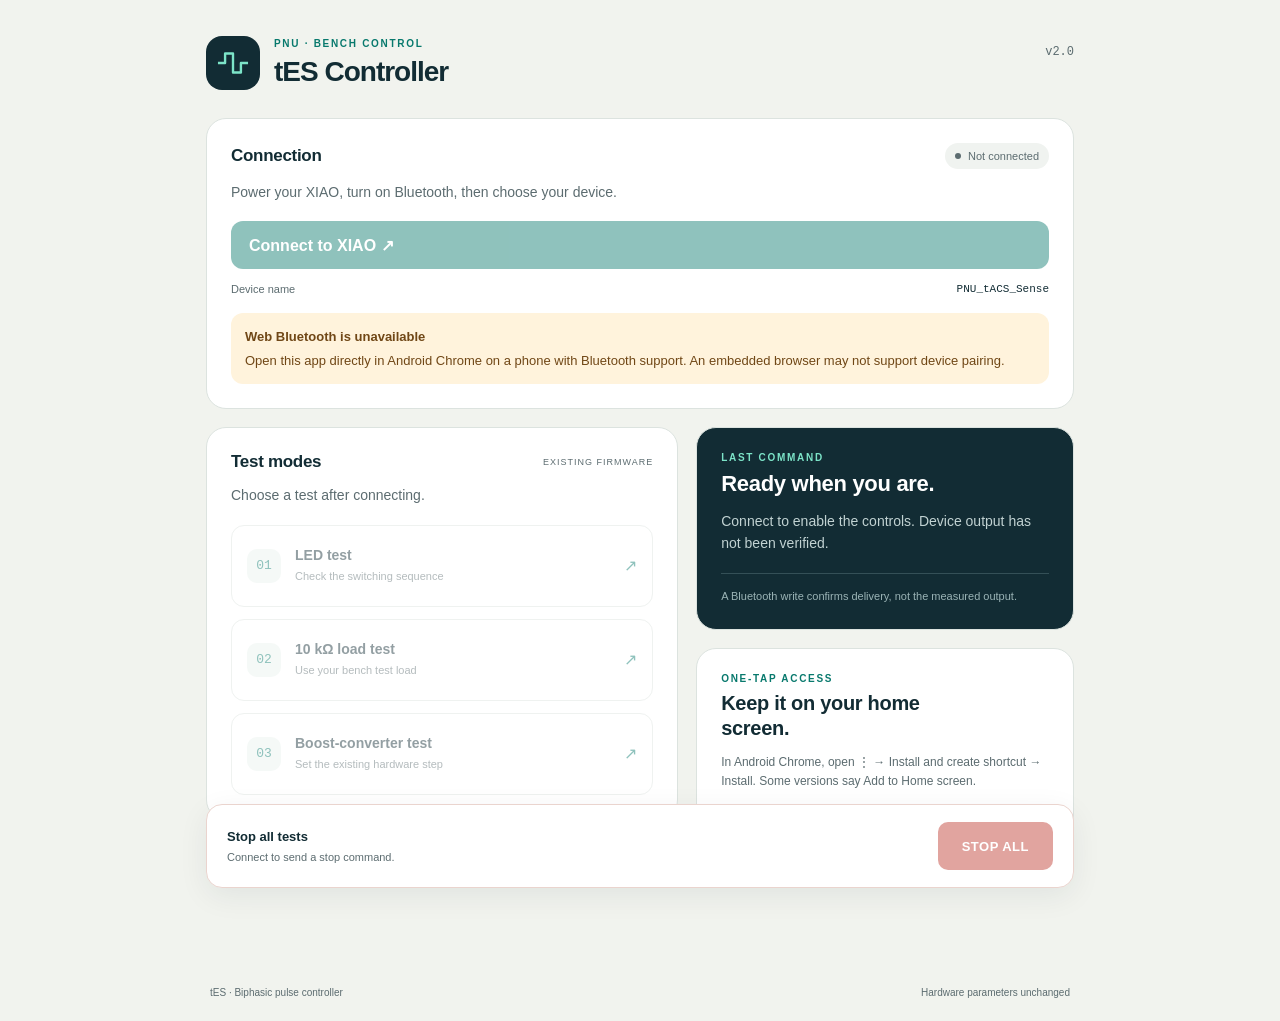
==== commit 68c83e27: "Add installable tES controller and clearer Bluetooth interface" ====
--- a/index.html
+++ b/index.html
@@ -1,348 +1,67 @@
-<!DOCTYPE html>
-<html>
-<head>
-    <title>PNU tACS Lab Controller</title>
-    <meta name="viewport" content="width=device-width, initial-scale=1">
-    <style>
-        body { 
-            font-family: -apple-system, sans-serif;
-            background: #121212; 
-            color: white; 
-            text-align: center; 
-            padding: 20px; 
-        }
-        .card { 
-            background: #1e1e1e;
-            border-radius: 20px; 
-            padding: 30px; 
-            box-shadow: 0 10px 30px rgba(0,0,0,0.5); 
-            max-width: 420px; 
-            margin: auto;
-        }
-        button { 
-            width: 100%; 
-            padding: 18px; 
-            margin: 10px 0; 
-            border: none;
-            border-radius: 12px; 
-            font-size: 17px; 
-            font-weight: bold; 
-            cursor: pointer; 
-            transition: 0.2s;
-        }
-        .section-title {
-            text-align: left;
-            margin: 25px 0 5px 0;
-            color: #888;
-            font-size: 14px;
-            text-transform: uppercase;
-            letter-spacing: 1px;
-            border-bottom: 1px solid #333;
-            padding-bottom: 5px;
-        }
-        
-        /* Smooth opening container for Mode 3 */
-        .boost-control-screen {
-            background: #161616;
-            border: 1px solid #2a2a2a;
-            border-radius: 16px;
-            padding: 15px;
-            margin-top: 15px;
-            transition: all 0.3s ease-out;
-            opacity: 0;
-            max-height: 0;
-            overflow: hidden;
-        }
-        .boost-control-screen.show {
-            opacity: 1;
-            max-height: 600px; 
-            margin-bottom: 15px;
-        }
-
-        /* Live Rail Monitor Dashboard Box */
-        .live-monitor-box {
-            background: #222;
-            border-radius: 12px;
-            padding: 12px;
-            margin: 10px 0 15px 0;
-            border-left: 5px solid #f39c12;
-            text-align: left;
-        }
-        .monitor-label {
-            font-size: 12px;
-            text-transform: uppercase;
-            color: #777;
-            letter-spacing: 0.5px;
-            margin-bottom: 3px;
-            font-weight: bold;
-        }
-        .monitor-value {
-            font-size: 22px;
-            font-weight: bold;
-            font-family: monospace;
-            color: #f39c12;
-        }
-
-        .input-group {
-            display: flex;
-            gap: 10px;
-            margin: 10px 0;
-        }
-        input[type="number"] {
-            width: 40%;
-            padding: 14px;
-            border-radius: 12px;
-            border: 2px solid #333;
-            background: #2a2a2a;
-            color: white;
-            font-size: 20px;
-            font-weight: bold;
-            text-align: center;
-            outline: none;
-        }
-        input[type="number"]:focus { border-color: #f39c12; }
-        
-        .btn-connect { background: #3498db; color: white; }
-        .btn-mode { background: #2ecc71; color: white; } 
-        .btn-stim { background: #9b59b6; color: white; } 
-        .btn-boost-mode { background: #2980b9; color: white; } 
-        .btn-send { background: #f39c12; color: white; width: 60%; margin: 0; }
-        .btn-stop { background: #e74c3c; color: white; margin-top: 25px; } 
-        
-        button:active { transform: scale(0.98); opacity: 0.8; }
-        button:disabled { background: #333; color: #666; cursor: not-allowed; }
-        #status { color: #00ff00; margin-bottom: 20px; font-weight: bold; }
-        
-        .accordion {
-            background: #252525;
-            color: #999;
-            cursor: pointer;
-            padding: 12px;
-            width: 100%;
-            border: none;
-            text-align: left;
-            outline: none;
-            font-size: 13px;
-            border-radius: 8px;
-            margin-top: 10px;
-            display: flex;
-            justify-content: space-between;
-        }
-        .active, .accordion:hover { background: #2c2c2c; color: white; }
-        .panel {
-            padding: 0 10px;
-            background-color: #0f0f0f;
-            max-height: 0;
-            overflow: hidden;
-            transition: max-height 0.2s ease-out;
-            border-radius: 0 0 8px 8px;
-            font-size: 12px;
-        }
-        .table-container {
-            display: grid;
-            grid-template-columns: 1fr 1fr;
-            gap: 10px;
-            padding: 12px 5px;
-            text-align: left;
-            font-family: monospace;
-            color: #aaa;
-        }
-    </style>
-</head>
-<body>
-
-    <div class="card">
-        <h2>PNU tACS Controller</h2>
-        <div id="status" style="color: #e74c3c;">Status: Not Connected</div>
-        
-        <button class="btn-connect" id="connectBtn">PAIR WITH XIAO</button>
-        
-        <div id="controls" style="display: none;">
-            <div class="section-title">Stimulation Controller</div>
-            <button class="btn-mode" id="ledBtn">START LED TEST (Mode 1)</button>
-            <button class="btn-stim" id="stimBtn">START 10kohm TEST (Mode 2)</button>
-            <button class="btn-boost-mode" id="boostModeBtn">START BOOST CONVERTER TEST (Mode 3)</button>
-            
-            <div class="boost-control-screen" id="boostPanel">
-                <div class="section-title" style="margin-top: 0; color: #f39c12; border-color: #f39c12;">Boost Dynamic Controls</div>
-                
-                <div class="live-monitor-box">
-                    <div class="monitor-label">Active Power Rail State</div>
-                    <div class="monitor-value" id="monitorReadout">Step 00 / 3.70V (Off)</div>
-                </div>
-
-                <p style="text-align: left; font-size: 13px; color: #aaa; margin-top: 5px;">Set hardware target step (0 - 31):</p>
-                
-                <div class="input-group">
-                    <input type="number" id="stepInput" min="0" max="31" value="0">
-                    <button class="btn-send" id="sendBtn">SEND STEP</button>
-                </div>
-
-                <button class="accordion" id="accordionBtn">📋 View Step-to-Voltage Chart <span>▼</span></button>
-                <div class="panel">
-                    <div class="table-container">
-                        <div>
-                            00: 3.70V (Off)<br>01: 3.70V<br>02: 3.70V<br>03: 3.70V<br>04: 3.70V<br>
-                            05: 5.23V<br>06: 6.32V<br>07: 7.41V<br>08: 8.50V<br>09: 9.59V<br>
-                            10: 10.68V<br>11: 11.77V<br>12: 12.86V<br>13: 13.95V<br>14: 15.04V<br>15: 16.13V
-                        </div>
-                        <div>
-                            16: 21.05V<br>17: 22.14V<br>18: 23.23V<br>19: 24.32V<br>20: 25.41V<br>
-                            21: 26.50V<br>22: 27.59V<br>23: 28.68V<br>24: 29.77V<br>25: 30.86V<br>
-                            <strong>26: 31.95V [Target]</strong><br>27: 33.04V<br>28: 34.13V<br>
-                            29: 34.41V (Max)<br>30: 34.41V (Max)<br>31: 34.41V (Max)
-                        </div>
-                    </div>
-                </div>
-            </div>
-            
-            <button class="btn-stop" id="stopBtn">GLOBAL STOP</button>
-        </div>
-    </div>
-
-    <script>
-        // 아두이노 코드의 서비스 및 캐릭터리스틱 UUID 구조와 정확히 일치 (소문자로 통일 권장)
-        const TACS_SERVICE_UUID        = '19b10000-e8f2-537e-4f6c-d104768a1214';
-        const TACS_CHARACTERISTIC_UUID = '19b10001-e8f2-537e-4f6c-d104768a1214';
-        const BOOST_SERVICE_UUID       = '19b10020-e8f2-537e-4f6c-d104768a1214';
-        const BOOST_CHARACTERISTIC_UUID = '19b10021-e8f2-537e-4f6c-d104768a1214';
-
-        const voltageMap = [
-            "3.70V (Off)", "3.70V", "3.70V", "3.70V", "3.70V", "5.23V", "6.32V", "7.41V", 
-            "8.50V", "9.59V", "10.68V", "11.77V", "12.86V", "13.95V", "15.04V", "16.13V", 
-            "21.05V", "22.14V", "23.23V", "24.32V", "25.41V", "26.50V", "27.59V", "28.68V", 
-            "29.77V", "30.86V", "31.95V [Target]", "33.04V", "34.13V", "34.41V (Max)", "34.41V (Max)", "34.41V (Max)"
-        ];
-
-        let bleDevice = null;
-        let tacsControlChar = null;
-        let boostVoltageChar = null;
-
-        const connectBtn     = document.getElementById('connectBtn');
-        const statusLbl      = document.getElementById('status');
-        const controlDiv     = document.getElementById('controls');
-        const stepInput      = document.getElementById('stepInput');
-        const sendBtn        = document.getElementById('sendBtn');
-        const stopBtn        = document.getElementById('stopBtn');
-        const boostModeBtn   = document.getElementById('boostModeBtn');
-        const boostPanel     = document.getElementById('boostPanel');
-        const monitorReadout = document.getElementById('monitorReadout');
-
-        connectBtn.addEventListener('click', async () => {
-            try {
-                statusLbl.innerText = "Requesting device...";
-                statusLbl.style.color = "#f39c12";
-
-                bleDevice = await navigator.bluetooth.requestDevice({
-                    filters: [{ name: 'PNU_tACS_Sense' }],
-                    optionalServices: [TACS_SERVICE_UUID, BOOST_SERVICE_UUID]
-                });
-
-                // 블루투스 연결 유실 감지 이벤트 리스너 바인딩
-                bleDevice.addEventListener('gattserverdisconnected', handleDisconnect);
-
-                statusLbl.innerText = "Connecting to GATT Server...";
-                const server = await bleDevice.gatt.connect();
-                
-                statusLbl.innerText = "Discovering Services...";
-                const tacsService = await server.getPrimaryService(TACS_SERVICE_UUID);
-                tacsControlChar = await tacsService.getCharacteristic(TACS_CHARACTERISTIC_UUID);
-
-                const boostService = await server.getPrimaryService(BOOST_SERVICE_UUID);
-                boostVoltageChar = await boostService.getCharacteristic(BOOST_CHARACTERISTIC_UUID);
-
-                statusLbl.innerText = "CONNECTED (ALL SERVICES READY)";
-                statusLbl.style.color = "#00ff00";
-                connectBtn.style.display = "none";
-                controlDiv.style.display = "block";
-            } catch (err) {
-                statusLbl.innerText = "Error: " + err;
-                statusLbl.style.color = "#e74c3c";
-                console.error(err);
-            }
-        });
-
-        async function sendMode(val) {
-            if (!tacsControlChar) return;
-            try {
-                // bluefruit 스택과의 완벽한 버퍼 싱크를 위해 writeValueWithResponse 사용
-                await tacsControlChar.writeValueWithResponse(Uint8Array.of(val));
-                console.log("Sent Mode: " + val);
-                
-                if (val === 3) {
-                    boostPanel.classList.add('show'); 
-                } else {
-                    boostPanel.classList.remove('show'); 
-                    closeAccordion();
-                }
-            } catch (err) { 
-                console.error("Mode write fail:", err);
-            }
-        }
-
-        async function sendBoostStep(val) {
-            if (!boostVoltageChar) return;
-            try {
-                val = Math.max(0, Math.min(31, val)); // 입력 값 범위 클램핑 보장
-                
-                // bluefruit 스택과의 완벽한 버퍼 싱크를 위해 writeValueWithResponse 사용
-                await boostVoltageChar.writeValueWithResponse(Uint8Array.of(val));
-                console.log("Sent Boost Step: " + val);
-
-                let paddedStep = String(val).padStart(2, '0');
-                monitorReadout.innerText = `Step ${paddedStep} / ${voltageMap[val]}`;
-            } catch (err) { 
-                console.error("Boost step write fail:", err);
-            }
-        }
-
-        function handleDisconnect() {
-            alert("Communication Lost!");
-            statusLbl.innerText = "Status: Disconnected";
-            statusLbl.style.color = "#e74c3c";
-            connectBtn.style.display = "block";
-            controlDiv.style.display = "none";
-            boostPanel.classList.remove('show');
-            tacsControlChar = null;
-            boostVoltageChar = null;
-        }
-
-        function closeAccordion() {
-            const panel = document.querySelector('.panel');
-            const indicator = document.querySelector('#accordionBtn span');
-            document.getElementById("accordionBtn").classList.remove("active");
-            panel.style.maxHeight = null;
-            indicator.innerText = "▼";
-        }
-
-        document.getElementById('ledBtn').addEventListener('click', () => sendMode(1));
-        document.getElementById('stimBtn').addEventListener('click', () => sendMode(2));
-        boostModeBtn.addEventListener('click', () => sendMode(3)); 
-        
-        sendBtn.addEventListener('click', () => {
-            const currentStep = parseInt(stepInput.value) || 0;
-            sendBoostStep(currentStep);
-        });
-
-        stopBtn.addEventListener('click', async () => {
-            await sendMode(0);         
-            stepInput.value = 0; 
-            await sendBoostStep(0); 
-        });
-
-        const acc = document.getElementById("accordionBtn");
-        acc.addEventListener("click", function() {
-            this.classList.toggle("active");
-            const panel = this.nextElementSibling;
-            const indicator = this.querySelector("span");
-            if (panel.style.maxHeight) {
-                panel.style.maxHeight = null;
-                indicator.innerText = "▼";
-            } else {
-                panel.style.maxHeight = panel.scrollHeight + "px";
-                indicator.innerText = "▲";
-            }
-        });
-    </script>
-</body>
-</html>
+<!doctype html>
+<html lang="en">
+<head>
+  <meta charset="utf-8">
+  <meta name="viewport" content="width=device-width, initial-scale=1, viewport-fit=cover">
+  <meta name="theme-color" content="#122c34">
+  <meta name="description" content="PNU tES bench controller for XIAO Bluetooth devices.">
+  <title>PNU tES Controller</title>
+  <link rel="manifest" href="./manifest.webmanifest">
+  <link rel="icon" type="image/png" href="./icons/icon-192.png">
+  <link rel="apple-touch-icon" href="./icons/icon-192.png">
+  <link rel="stylesheet" href="./styles.css">
+  <script src="./app.js" defer></script>
+</head>
+<body>
+  <main class="app">
+    <header class="masthead">
+      <div class="brand-mark" aria-hidden="true"><svg viewBox="0 0 48 48"><path d="M5 24h9V12h10v24h10V24h9"/></svg></div>
+      <div><p class="eyebrow">PNU · BENCH CONTROL</p><h1>tES Controller</h1></div>
+      <span class="version">v2.0</span>
+    </header>
+
+    <section class="card connection" aria-labelledby="connectionTitle">
+      <div class="section-top"><h2 id="connectionTitle">Connection</h2><span id="connectionBadge" class="badge"><span class="dot"></span><span id="connectionState">Not connected</span></span></div>
+      <p id="connectionHint" class="muted">Power your XIAO, turn on Bluetooth, then choose your device.</p>
+      <button id="connectBtn" class="primary">Connect to XIAO <span aria-hidden="true">↗</span></button>
+      <p class="device-name">Device name <code>PNU_tACS_Sense</code></p>
+      <div id="notice" class="notice" role="status" aria-live="polite" hidden><strong id="noticeTitle"></strong><p id="noticeText"></p><details id="errorDetails" hidden><summary>Technical details</summary><pre id="errorTechnical"></pre></details></div>
+    </section>
+
+    <div class="workspace">
+      <section class="card tests" aria-labelledby="testsTitle">
+        <div class="section-top"><h2 id="testsTitle">Test modes</h2><span class="small-label">EXISTING FIRMWARE</span></div>
+        <p class="muted">Choose a test after connecting.</p>
+        <button class="mode" id="ledBtn" disabled><span class="mode-number">01</span><span><strong>LED test</strong><small>Check the switching sequence</small></span><span class="arrow" aria-hidden="true">↗</span></button>
+        <button class="mode" id="stimBtn" disabled><span class="mode-number">02</span><span><strong>10 kΩ load test</strong><small>Use your bench test load</small></span><span class="arrow" aria-hidden="true">↗</span></button>
+        <button class="mode" id="boostModeBtn" disabled><span class="mode-number">03</span><span><strong>Boost-converter test</strong><small>Set the existing hardware step</small></span><span class="arrow" aria-hidden="true">↗</span></button>
+        <div id="boostPanel" class="boost-panel" hidden>
+          <label for="stepInput">Target step <span class="muted">0–31</span></label>
+          <div class="step-row"><input id="stepInput" type="number" min="0" max="31" step="1" value="0" inputmode="numeric"><button id="sendBtn" class="primary" disabled>Send step</button></div>
+          <p id="stepReadout" class="step-readout">No step sent this connection.</p>
+          <p class="caption">Voltage below is a table reference, not a measurement.</p>
+          <details><summary>Step-to-voltage reference</summary><div id="voltageTable" class="voltage-table"></div></details>
+        </div>
+      </section>
+
+      <aside class="side-column">
+        <section class="card command" aria-labelledby="commandTitle">
+          <p class="eyebrow">LAST COMMAND</p><h2 id="commandTitle">Ready when you are.</h2>
+          <p id="commandDetail" class="muted" role="status" aria-live="polite">Connect to enable the controls. Device output has not been verified.</p>
+          <p class="caption">A Bluetooth write confirms delivery, not the measured output.</p>
+        </section>
+        <section class="card install" aria-labelledby="installTitle">
+          <p class="eyebrow">ONE-TAP ACCESS</p><h2 id="installTitle">Keep it on your home screen.</h2>
+          <p id="installHint" class="muted">In Android Chrome, open ⋮ → Install and create shortcut → Install. Some versions say Add to Home screen.</p>
+          <button id="installBtn" class="secondary" hidden>Install tES Controller</button>
+          <p id="offlineStatus" class="caption" role="status">Preparing offline access…</p>
+          <div id="updateNotice" hidden><p class="caption">An app update is ready. Stop the device before reloading.</p><button id="updateBtn" class="secondary">Reload update</button></div>
+        </section>
+      </aside>
+    </div>
+
+    <footer class="stop-bar"><div><strong>Stop all tests</strong><p id="stopHint">Connect to send a stop command.</p></div><button id="stopBtn" class="stop" disabled>STOP ALL</button></footer>
+    <p class="footer-note">tES · Biphasic pulse controller <span>Hardware parameters unchanged</span></p>
+  </main>
+</body>
+</html>
--- a/styles.css
+++ b/styles.css
@@ -0,0 +1,5 @@
+:root{color-scheme:light;--ink:#122c34;--muted:#5c6c70;--teal:#08796d;--line:#dce3df;--paper:#fff;--red:#bd362c;font-family:Inter,"Segoe UI",Arial,sans-serif;background:#f1f3ee;color:var(--ink)}
+*{box-sizing:border-box}body{margin:0}button,input{font:inherit}button{cursor:pointer;touch-action:manipulation}button:disabled{cursor:not-allowed;opacity:.45}button:focus-visible,input:focus-visible,summary:focus-visible{outline:3px solid #ca8a04;outline-offset:4px}button{min-height:48px}button:hover:enabled{filter:brightness(.95)}[hidden]{display:none!important}
+.app{max-width:920px;margin:auto;padding:36px 26px calc(22px + env(safe-area-inset-bottom))}.masthead{display:flex;align-items:center;gap:14px;margin-bottom:28px}.brand-mark{width:54px;height:54px;background:var(--ink);border-radius:16px;display:grid;place-items:center;flex-shrink:0}.brand-mark svg{width:38px;height:38px;fill:none;stroke:#7ce4c8;stroke-width:3;stroke-linejoin:round}.eyebrow{font-size:10px;letter-spacing:1.7px;font-weight:750;margin:0 0 7px;color:var(--teal)}h1{font-size:28px;letter-spacing:-1px;margin:0;font-weight:700}h2{font-size:17px;margin:0;letter-spacing:-.3px}.version{margin-left:auto;font:12px ui-monospace,monospace;color:var(--muted);align-self:flex-start;padding-top:9px}.card{background:var(--paper);border:1px solid var(--line);border-radius:20px;padding:24px}.section-top{display:flex;align-items:center;justify-content:space-between;gap:10px}.muted{color:var(--muted);font-size:14px;line-height:1.6;margin:12px 0 18px}.badge{display:flex;align-items:center;gap:7px;font-size:11px;white-space:nowrap;border-radius:30px;padding:7px 10px;background:#f0f3f0;color:var(--muted)}.dot{width:6px;height:6px;border-radius:50%;background:currentColor}.badge.connected{background:#e2f5ed;color:#096756}.badge.pending{background:#fff1cc;color:#855b00}.primary{background:var(--teal);color:#fff;border:0;border-radius:12px;padding:14px 18px;font-weight:650;display:flex;align-items:center;justify-content:space-between;gap:20px}.connection>.primary{width:100%}.device-name{display:flex;justify-content:space-between;gap:10px;flex-wrap:wrap;margin:14px 0 0;font-size:11px;color:var(--muted)}code{font-size:11px;color:var(--ink)}.notice{padding:14px;margin-top:18px;border-radius:12px;background:#fff3dc;color:#704716;font-size:13px;line-height:1.5}.notice.info{background:#edf5f3;color:#23564d}.notice p{margin:4px 0 0}.notice pre{white-space:pre-wrap;overflow-wrap:anywhere;font-size:11px}.notice details{margin-top:10px}.workspace{display:grid;grid-template-columns:1.25fr 1fr;gap:18px;margin-top:18px;align-items:start}.small-label{font-size:9px;letter-spacing:1px;color:var(--muted)}.mode{display:flex;align-items:center;gap:14px;text-align:left;width:100%;background:#fff;border:1px solid var(--line);border-radius:13px;padding:18px 15px;margin-top:12px;min-height:82px;color:var(--ink)}.mode.selected{border-color:var(--teal);background:#f0faf5;box-shadow:inset 3px 0 var(--teal)}.mode-number{font:13px ui-monospace,monospace;color:var(--teal);background:#eaf3ee;width:34px;height:34px;display:grid;place-items:center;border-radius:10px;flex-shrink:0}.mode strong{display:block;font-size:14px}.mode small{display:block;color:var(--muted);font-size:11px;margin-top:6px;line-height:1.4}.arrow{margin-left:auto;color:var(--teal)}.side-column{display:grid;gap:18px}.command{background:#122c34;color:#fff}.command .eyebrow{color:#7ce4c8}.command h2{font-size:22px;line-height:1.25}.command .muted{color:#c1d2d2}.command .caption{color:#9bb4b6;border-top:1px solid #345057;padding-top:14px;margin-bottom:0}.caption{font-size:11px;line-height:1.6;color:var(--muted)}.install h2{font-size:20px;line-height:1.25;max-width:220px}.install .muted{font-size:12px}.secondary{width:100%;background:#eef4ef;color:var(--ink);border:1px solid #d6e2da;border-radius:10px;padding:12px;font-size:12px;font-weight:650}.stop-bar{position:sticky;bottom:12px;display:flex;align-items:center;justify-content:space-between;gap:14px;margin-top:22px;padding:17px 20px;border-radius:16px;background:#fff;border:1px solid #ead4ce;box-shadow:0 8px 30px #122c3412;z-index:2}.stop-bar strong{font-size:13px}.stop-bar p{font-size:11px;color:var(--muted);margin:5px 0 0;line-height:1.4}.stop{background:var(--red);color:white;border:0;border-radius:10px;font-size:13px;font-weight:750;letter-spacing:.5px;padding:15px 24px;white-space:nowrap}.footer-note{font-size:10px;color:var(--muted);display:flex;justify-content:space-between;gap:10px;margin:18px 4px 0}.boost-panel{background:#f5f7f2;padding:16px;border-radius:12px;margin-top:18px;font-size:13px}.boost-panel label{font-weight:650;display:flex;justify-content:space-between}.boost-panel label .muted{font-size:12px;margin:0}.step-row{display:flex;gap:10px;margin-top:12px}.step-row input{width:80px;min-width:0;border:1px solid #c2d1c8;border-radius:10px;font-size:20px;padding:8px 12px;background:#fff;color:var(--ink)}.step-row button{flex:1;justify-content:center;padding:12px}.step-readout{font:12px ui-monospace,monospace;line-height:1.5;overflow-wrap:anywhere}summary{cursor:pointer;font-size:12px;padding:8px 0;line-height:1.5}.voltage-table{display:grid;grid-template-columns:1fr 1fr;gap:7px;font:10px ui-monospace,monospace;margin-top:8px;line-height:1.5}
+@media(max-width:640px){.app{max-width:480px;padding:24px 16px calc(20px + env(safe-area-inset-bottom))}.masthead{margin-bottom:22px;gap:12px}h1{font-size:25px}.brand-mark{width:48px;height:48px;border-radius:14px}.card{padding:20px}.workspace{grid-template-columns:1fr;gap:16px;margin-top:16px}.side-column{gap:16px}.install h2{max-width:none}.install .muted{font-size:13px}.stop-bar{bottom:calc(8px + env(safe-area-inset-bottom));padding:14px 16px}.stop{padding:15px 20px}.footer-note{flex-direction:column;gap:4px}.small-label{font-size:8px}.badge{font-size:10px;padding:7px 8px}.section-top{gap:6px}}
+@media(prefers-reduced-motion:no-preference){button{transition:background .15s,opacity .15s}}
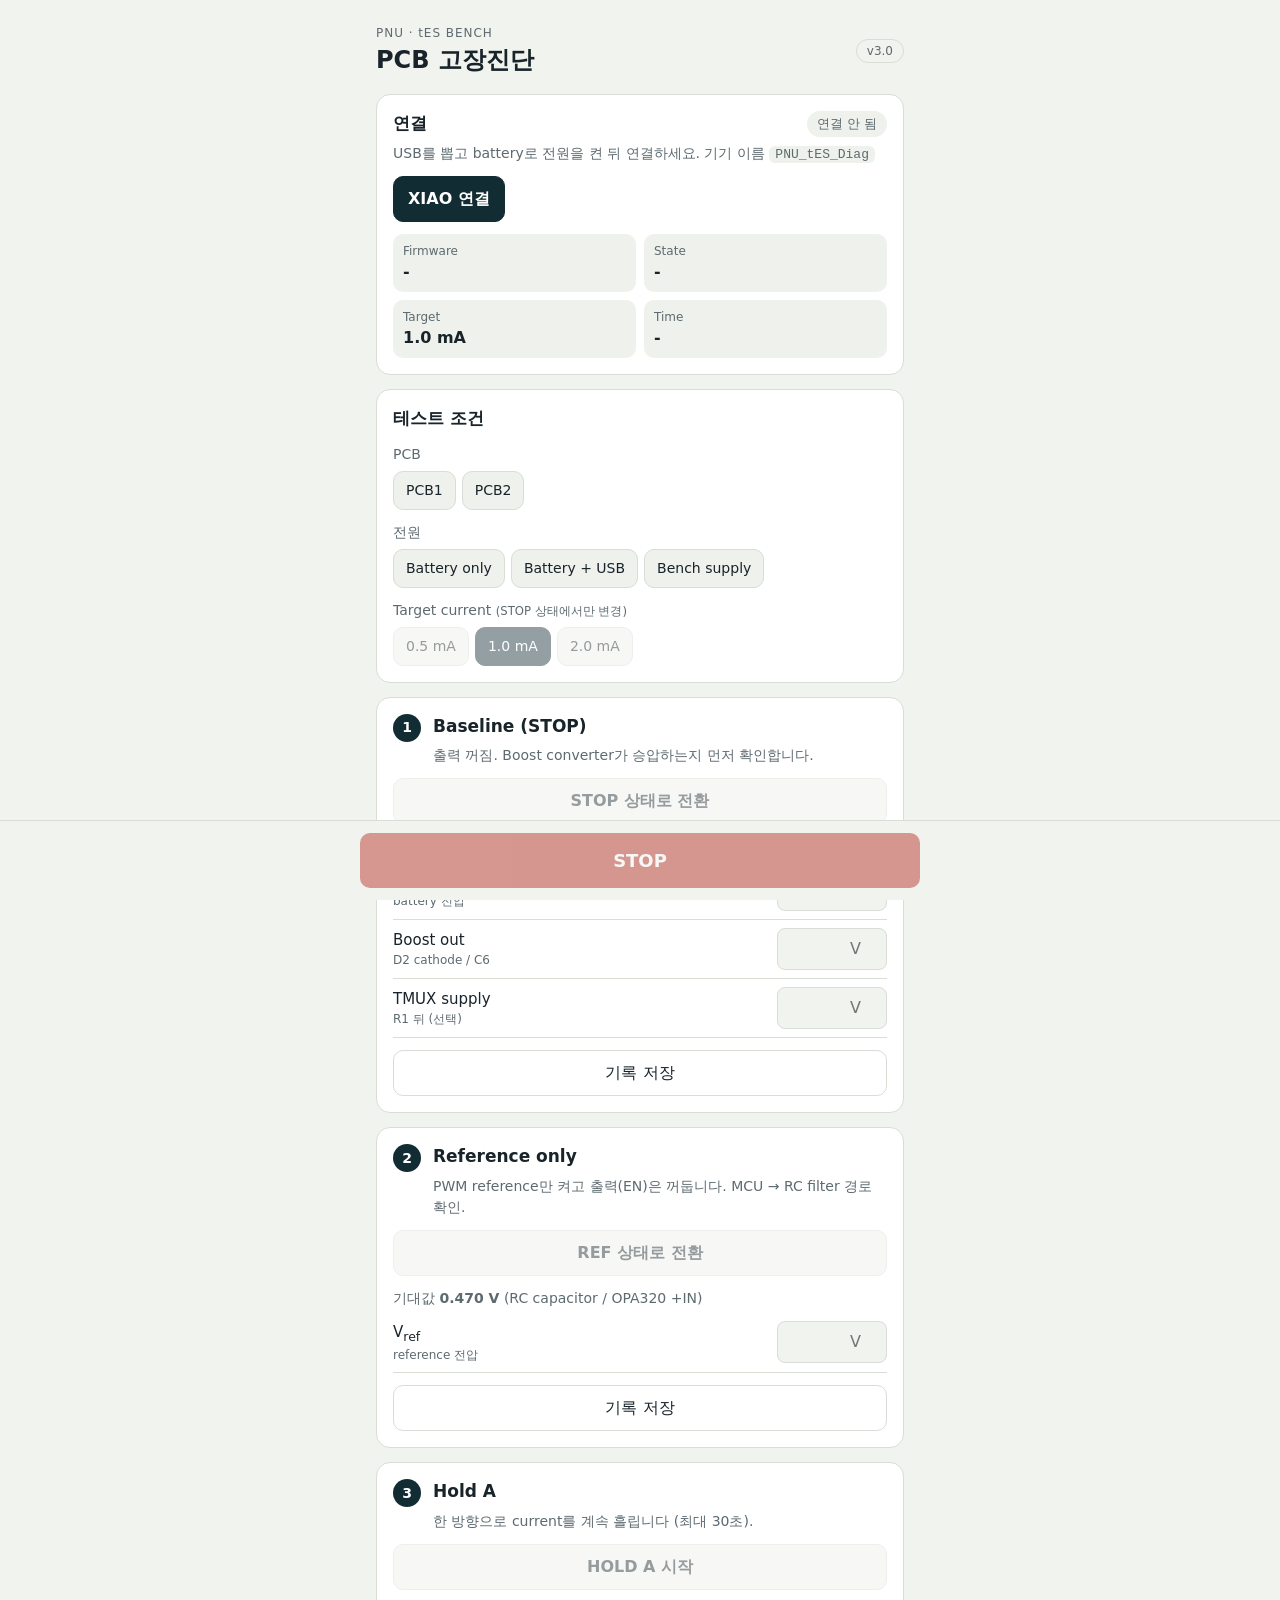
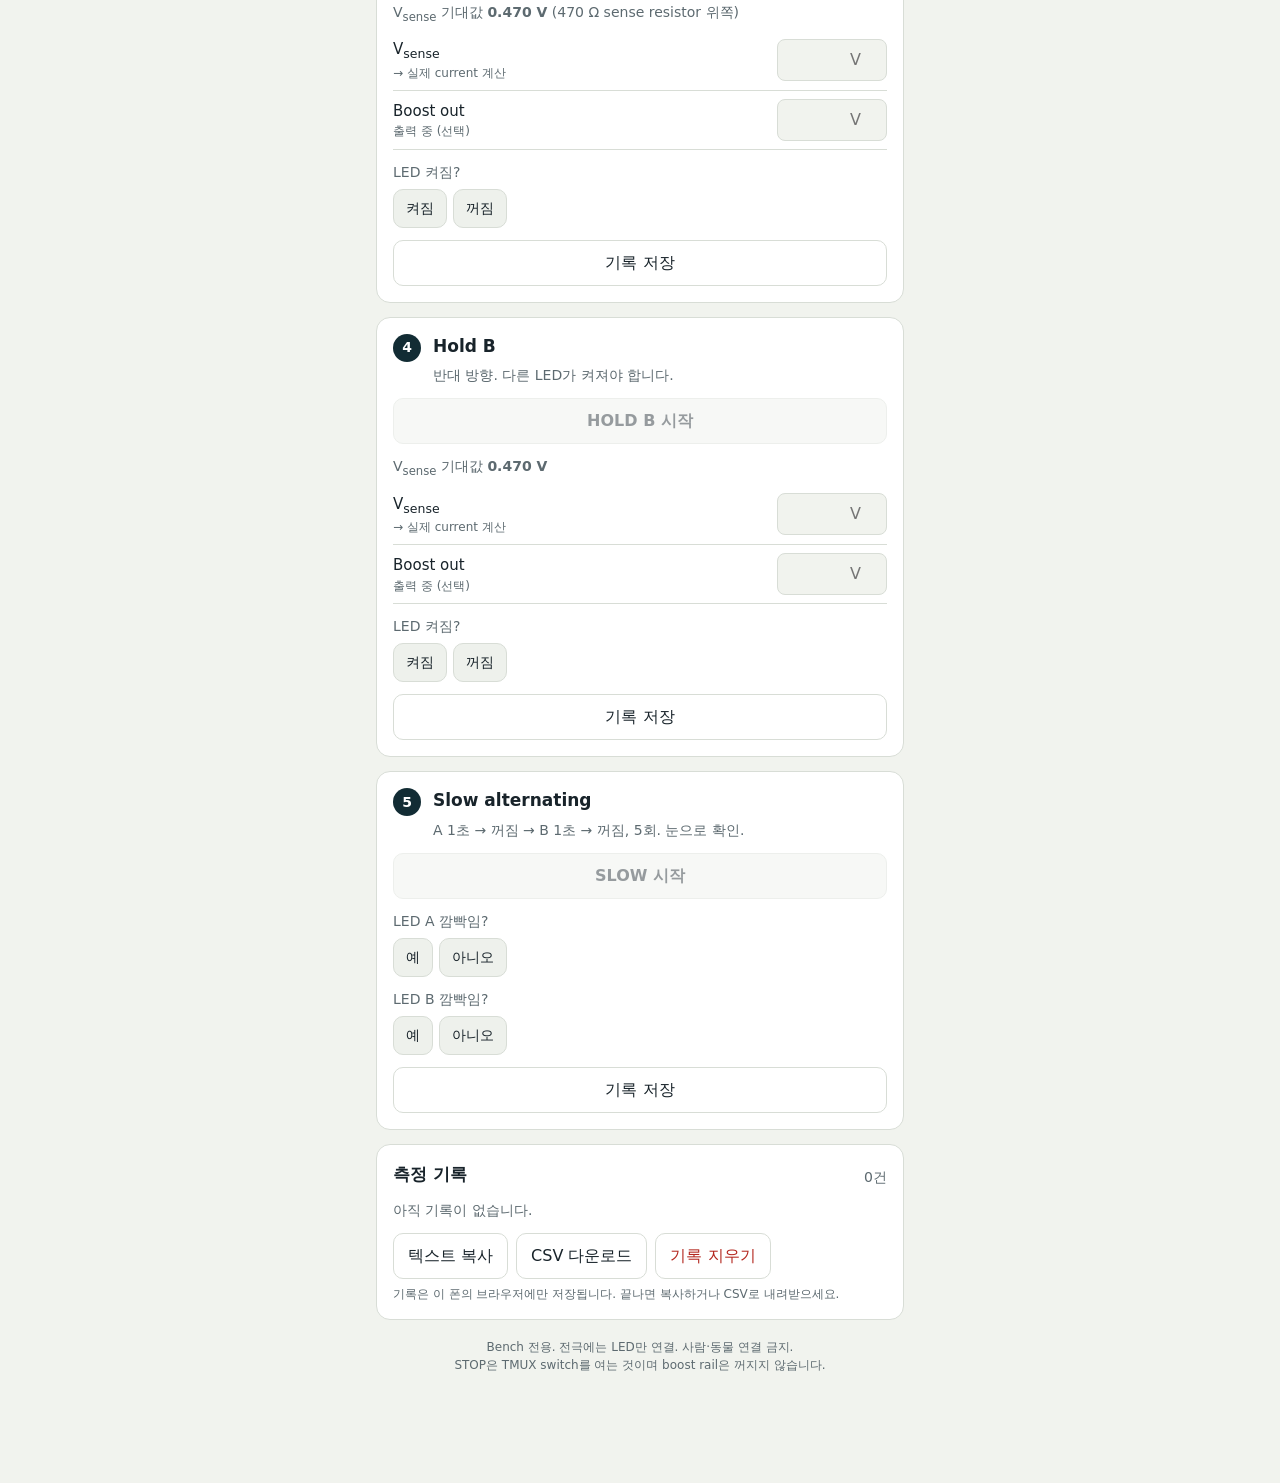
==== commit f3a59081: "Rebuild as step-by-step PCB diagnostic app (v3) with tES-DIAG v2 firmware Co-Authored-By: Claude Opu" ====
--- a/index.html
+++ b/index.html
@@ -1,11 +1,11 @@
 <!doctype html>
-<html lang="en">
+<html lang="ko">
 <head>
   <meta charset="utf-8">
   <meta name="viewport" content="width=device-width, initial-scale=1, viewport-fit=cover">
   <meta name="theme-color" content="#122c34">
-  <meta name="description" content="PNU tES bench controller for XIAO Bluetooth devices.">
-  <title>PNU tES Controller</title>
+  <meta name="description" content="PNU tES PCB diagnostic app for the XIAO BLE board.">
+  <title>tES Diagnostic</title>
   <link rel="manifest" href="./manifest.webmanifest">
   <link rel="icon" type="image/png" href="./icons/icon-192.png">
   <link rel="apple-touch-icon" href="./icons/icon-192.png">
@@ -13,55 +13,136 @@
   <script src="./app.js" defer></script>
 </head>
 <body>
-  <main class="app">
-    <header class="masthead">
-      <div class="brand-mark" aria-hidden="true"><svg viewBox="0 0 48 48"><path d="M5 24h9V12h10v24h10V24h9"/></svg></div>
-      <div><p class="eyebrow">PNU · BENCH CONTROL</p><h1>tES Controller</h1></div>
-      <span class="version">v2.0</span>
-    </header>
+<main class="app">
+  <header class="masthead">
+    <div>
+      <p class="eyebrow">PNU · tES BENCH</p>
+      <h1>PCB 고장진단</h1>
+    </div>
+    <span class="version">v3.0</span>
+  </header>
 
-    <section class="card connection" aria-labelledby="connectionTitle">
-      <div class="section-top"><h2 id="connectionTitle">Connection</h2><span id="connectionBadge" class="badge"><span class="dot"></span><span id="connectionState">Not connected</span></span></div>
-      <p id="connectionHint" class="muted">Power your XIAO, turn on Bluetooth, then choose your device.</p>
-      <button id="connectBtn" class="primary">Connect to XIAO <span aria-hidden="true">↗</span></button>
-      <p class="device-name">Device name <code>PNU_tACS_Sense</code></p>
-      <div id="notice" class="notice" role="status" aria-live="polite" hidden><strong id="noticeTitle"></strong><p id="noticeText"></p><details id="errorDetails" hidden><summary>Technical details</summary><pre id="errorTechnical"></pre></details></div>
-    </section>
+  <!-- Connection + live status -->
+  <section class="card">
+    <div class="row between">
+      <h2>연결</h2>
+      <span id="connBadge" class="badge off">연결 안 됨</span>
+    </div>
+    <p class="muted" id="connHint">USB를 뽑고 battery로 전원을 켠 뒤 연결하세요. 기기 이름 <code>PNU_tES_Diag</code></p>
+    <div class="row gap">
+      <button id="connectBtn" class="primary">XIAO 연결</button>
+      <button id="disconnectBtn" class="ghost" hidden>연결 끊기</button>
+    </div>
+    <div id="live" class="live" hidden>
+      <div><span class="k">Firmware</span><span id="fwId" class="v">-</span></div>
+      <div><span class="k">State</span><span id="liveState" class="v">-</span></div>
+      <div><span class="k">Target</span><span id="liveCurrent" class="v">-</span></div>
+      <div><span class="k">Time</span><span id="liveTime" class="v">-</span></div>
+    </div>
+    <div id="notice" class="notice" hidden></div>
+  </section>
 
-    <div class="workspace">
-      <section class="card tests" aria-labelledby="testsTitle">
-        <div class="section-top"><h2 id="testsTitle">Test modes</h2><span class="small-label">EXISTING FIRMWARE</span></div>
-        <p class="muted">Choose a test after connecting.</p>
-        <button class="mode" id="ledBtn" disabled><span class="mode-number">01</span><span><strong>LED test</strong><small>Check the switching sequence</small></span><span class="arrow" aria-hidden="true">↗</span></button>
-        <button class="mode" id="stimBtn" disabled><span class="mode-number">02</span><span><strong>10 kΩ load test</strong><small>Use your bench test load</small></span><span class="arrow" aria-hidden="true">↗</span></button>
-        <button class="mode" id="boostModeBtn" disabled><span class="mode-number">03</span><span><strong>Boost-converter test</strong><small>Set the existing hardware step</small></span><span class="arrow" aria-hidden="true">↗</span></button>
-        <div id="boostPanel" class="boost-panel" hidden>
-          <label for="stepInput">Target step <span class="muted">0–31</span></label>
-          <div class="step-row"><input id="stepInput" type="number" min="0" max="31" step="1" value="0" inputmode="numeric"><button id="sendBtn" class="primary" disabled>Send step</button></div>
-          <p id="stepReadout" class="step-readout">No step sent this connection.</p>
-          <p class="caption">Voltage below is a table reference, not a measurement.</p>
-          <details><summary>Step-to-voltage reference</summary><div id="voltageTable" class="voltage-table"></div></details>
-        </div>
-      </section>
+  <!-- Test conditions -->
+  <section class="card">
+    <h2>테스트 조건</h2>
+    <div class="field">
+      <span class="label">PCB</span>
+      <div class="chips" id="pcbChips">
+        <button data-v="PCB1">PCB1</button>
+        <button data-v="PCB2">PCB2</button>
+      </div>
+    </div>
+    <div class="field">
+      <span class="label">전원</span>
+      <div class="chips" id="powerChips">
+        <button data-v="battery">Battery only</button>
+        <button data-v="battery+USB">Battery + USB</button>
+        <button data-v="bench supply">Bench supply</button>
+      </div>
+    </div>
+    <div class="field">
+      <span class="label">Target current <small>(STOP 상태에서만 변경)</small></span>
+      <div class="chips" id="currentChips">
+        <button data-cmd="l" data-x10="5">0.5 mA</button>
+        <button data-cmd="m" data-x10="10">1.0 mA</button>
+        <button data-cmd="h" data-x10="20">2.0 mA</button>
+      </div>
+    </div>
+  </section>
 
-      <aside class="side-column">
-        <section class="card command" aria-labelledby="commandTitle">
-          <p class="eyebrow">LAST COMMAND</p><h2 id="commandTitle">Ready when you are.</h2>
-          <p id="commandDetail" class="muted" role="status" aria-live="polite">Connect to enable the controls. Device output has not been verified.</p>
-          <p class="caption">A Bluetooth write confirms delivery, not the measured output.</p>
-        </section>
-        <section class="card install" aria-labelledby="installTitle">
-          <p class="eyebrow">ONE-TAP ACCESS</p><h2 id="installTitle">Keep it on your home screen.</h2>
-          <p id="installHint" class="muted">In Android Chrome, open ⋮ → Install and create shortcut → Install. Some versions say Add to Home screen.</p>
-          <button id="installBtn" class="secondary" hidden>Install tES Controller</button>
-          <p id="offlineStatus" class="caption" role="status">Preparing offline access…</p>
-          <div id="updateNotice" hidden><p class="caption">An app update is ready. Stop the device before reloading.</p><button id="updateBtn" class="secondary">Reload update</button></div>
-        </section>
-      </aside>
+  <!-- Step 1 -->
+  <section class="card step" data-step="1" data-cmd="0">
+    <div class="step-head"><span class="num">1</span><div><h2>Baseline (STOP)</h2><p class="muted">출력 꺼짐. Boost converter가 승압하는지 먼저 확인합니다.</p></div></div>
+    <button class="go">STOP 상태로 전환</button>
+    <p class="guide">DMM 검정 probe = GND</p>
+    <label class="in"><span>BAT+ <small>battery 전압</small></span><input type="number" step="0.001" inputmode="decimal" data-k="vbat" placeholder="V"></label>
+    <label class="in"><span>Boost out <small>D2 cathode / C6</small></span><input type="number" step="0.001" inputmode="decimal" data-k="vout" placeholder="V"></label>
+    <label class="in"><span>TMUX supply <small>R1 뒤 (선택)</small></span><input type="number" step="0.001" inputmode="decimal" data-k="vtmux" placeholder="V"></label>
+    <div class="verdict" hidden></div>
+    <button class="save">기록 저장</button>
+  </section>
+
+  <!-- Step 2 -->
+  <section class="card step" data-step="2" data-cmd="r">
+    <div class="step-head"><span class="num">2</span><div><h2>Reference only</h2><p class="muted">PWM reference만 켜고 출력(EN)은 꺼둡니다. MCU → RC filter 경로 확인.</p></div></div>
+    <button class="go">REF 상태로 전환</button>
+    <p class="guide">기대값 <b class="expRef">-</b> (RC capacitor / OPA320 +IN)</p>
+    <label class="in"><span>V<sub>ref</sub> <small>reference 전압</small></span><input type="number" step="0.001" inputmode="decimal" data-k="vref" placeholder="V"></label>
+    <div class="verdict" hidden></div>
+    <button class="save">기록 저장</button>
+  </section>
+
+  <!-- Step 3 -->
+  <section class="card step" data-step="3" data-cmd="a">
+    <div class="step-head"><span class="num">3</span><div><h2>Hold A</h2><p class="muted">한 방향으로 current를 계속 흘립니다 (최대 30초).</p></div></div>
+    <div class="warn boostWarn" hidden>Step 1에서 승압이 확인되지 않았습니다. LED가 꺼져 있어도 원인은 boost 쪽일 수 있습니다.</div>
+    <button class="go">HOLD A 시작</button>
+    <p class="guide">V<sub>sense</sub> 기대값 <b class="expRef">-</b> (470 Ω sense resistor 위쪽)</p>
+    <label class="in"><span>V<sub>sense</sub> <small>→ 실제 current 계산</small></span><input type="number" step="0.001" inputmode="decimal" data-k="vsense" placeholder="V"></label>
+    <label class="in"><span>Boost out <small>출력 중 (선택)</small></span><input type="number" step="0.001" inputmode="decimal" data-k="vouthold" placeholder="V"></label>
+    <div class="field"><span class="label">LED 켜짐?</span><div class="chips yn" data-k="led"><button data-v="yes">켜짐</button><button data-v="no">꺼짐</button></div></div>
+    <div class="verdict" hidden></div>
+    <button class="save">기록 저장</button>
+  </section>
+
+  <!-- Step 4 -->
+  <section class="card step" data-step="4" data-cmd="b">
+    <div class="step-head"><span class="num">4</span><div><h2>Hold B</h2><p class="muted">반대 방향. 다른 LED가 켜져야 합니다.</p></div></div>
+    <div class="warn boostWarn" hidden>Step 1에서 승압이 확인되지 않았습니다. LED가 꺼져 있어도 원인은 boost 쪽일 수 있습니다.</div>
+    <button class="go">HOLD B 시작</button>
+    <p class="guide">V<sub>sense</sub> 기대값 <b class="expRef">-</b></p>
+    <label class="in"><span>V<sub>sense</sub> <small>→ 실제 current 계산</small></span><input type="number" step="0.001" inputmode="decimal" data-k="vsense" placeholder="V"></label>
+    <label class="in"><span>Boost out <small>출력 중 (선택)</small></span><input type="number" step="0.001" inputmode="decimal" data-k="vouthold" placeholder="V"></label>
+    <div class="field"><span class="label">LED 켜짐?</span><div class="chips yn" data-k="led"><button data-v="yes">켜짐</button><button data-v="no">꺼짐</button></div></div>
+    <div class="verdict" hidden></div>
+    <button class="save">기록 저장</button>
+  </section>
+
+  <!-- Step 5 -->
+  <section class="card step" data-step="5" data-cmd="s">
+    <div class="step-head"><span class="num">5</span><div><h2>Slow alternating</h2><p class="muted">A 1초 → 꺼짐 → B 1초 → 꺼짐, 5회. 눈으로 확인.</p></div></div>
+    <button class="go">SLOW 시작</button>
+    <div class="field"><span class="label">LED A 깜빡임?</span><div class="chips yn" data-k="ledA"><button data-v="yes">예</button><button data-v="no">아니오</button></div></div>
+    <div class="field"><span class="label">LED B 깜빡임?</span><div class="chips yn" data-k="ledB"><button data-v="yes">예</button><button data-v="no">아니오</button></div></div>
+    <div class="verdict" hidden></div>
+    <button class="save">기록 저장</button>
+  </section>
+
+  <!-- Records -->
+  <section class="card">
+    <div class="row between"><h2>측정 기록</h2><span id="recCount" class="muted">0건</span></div>
+    <div id="records" class="records"><p class="muted">아직 기록이 없습니다.</p></div>
+    <div class="row gap wrap">
+      <button id="copyBtn" class="ghost">텍스트 복사</button>
+      <button id="csvBtn" class="ghost">CSV 다운로드</button>
+      <button id="clearBtn" class="ghost danger-text">기록 지우기</button>
     </div>
+    <p class="muted small">기록은 이 폰의 브라우저에만 저장됩니다. 끝나면 복사하거나 CSV로 내려받으세요.</p>
+  </section>
 
-    <footer class="stop-bar"><div><strong>Stop all tests</strong><p id="stopHint">Connect to send a stop command.</p></div><button id="stopBtn" class="stop" disabled>STOP ALL</button></footer>
-    <p class="footer-note">tES · Biphasic pulse controller <span>Hardware parameters unchanged</span></p>
-  </main>
+  <p class="foot muted small">Bench 전용. 전극에는 LED만 연결. 사람·동물 연결 금지.<br>STOP은 TMUX switch를 여는 것이며 boost rail은 꺼지지 않습니다.</p>
+</main>
+
+<div class="stopbar"><button id="stopBtn" class="stop" disabled>STOP</button></div>
 </body>
 </html>
--- a/styles.css
+++ b/styles.css
@@ -1,5 +1,71 @@
-:root{color-scheme:light;--ink:#122c34;--muted:#5c6c70;--teal:#08796d;--line:#dce3df;--paper:#fff;--red:#bd362c;font-family:Inter,"Segoe UI",Arial,sans-serif;background:#f1f3ee;color:var(--ink)}
-*{box-sizing:border-box}body{margin:0}button,input{font:inherit}button{cursor:pointer;touch-action:manipulation}button:disabled{cursor:not-allowed;opacity:.45}button:focus-visible,input:focus-visible,summary:focus-visible{outline:3px solid #ca8a04;outline-offset:4px}button{min-height:48px}button:hover:enabled{filter:brightness(.95)}[hidden]{display:none!important}
-.app{max-width:920px;margin:auto;padding:36px 26px calc(22px + env(safe-area-inset-bottom))}.masthead{display:flex;align-items:center;gap:14px;margin-bottom:28px}.brand-mark{width:54px;height:54px;background:var(--ink);border-radius:16px;display:grid;place-items:center;flex-shrink:0}.brand-mark svg{width:38px;height:38px;fill:none;stroke:#7ce4c8;stroke-width:3;stroke-linejoin:round}.eyebrow{font-size:10px;letter-spacing:1.7px;font-weight:750;margin:0 0 7px;color:var(--teal)}h1{font-size:28px;letter-spacing:-1px;margin:0;font-weight:700}h2{font-size:17px;margin:0;letter-spacing:-.3px}.version{margin-left:auto;font:12px ui-monospace,monospace;color:var(--muted);align-self:flex-start;padding-top:9px}.card{background:var(--paper);border:1px solid var(--line);border-radius:20px;padding:24px}.section-top{display:flex;align-items:center;justify-content:space-between;gap:10px}.muted{color:var(--muted);font-size:14px;line-height:1.6;margin:12px 0 18px}.badge{display:flex;align-items:center;gap:7px;font-size:11px;white-space:nowrap;border-radius:30px;padding:7px 10px;background:#f0f3f0;color:var(--muted)}.dot{width:6px;height:6px;border-radius:50%;background:currentColor}.badge.connected{background:#e2f5ed;color:#096756}.badge.pending{background:#fff1cc;color:#855b00}.primary{background:var(--teal);color:#fff;border:0;border-radius:12px;padding:14px 18px;font-weight:650;display:flex;align-items:center;justify-content:space-between;gap:20px}.connection>.primary{width:100%}.device-name{display:flex;justify-content:space-between;gap:10px;flex-wrap:wrap;margin:14px 0 0;font-size:11px;color:var(--muted)}code{font-size:11px;color:var(--ink)}.notice{padding:14px;margin-top:18px;border-radius:12px;background:#fff3dc;color:#704716;font-size:13px;line-height:1.5}.notice.info{background:#edf5f3;color:#23564d}.notice p{margin:4px 0 0}.notice pre{white-space:pre-wrap;overflow-wrap:anywhere;font-size:11px}.notice details{margin-top:10px}.workspace{display:grid;grid-template-columns:1.25fr 1fr;gap:18px;margin-top:18px;align-items:start}.small-label{font-size:9px;letter-spacing:1px;color:var(--muted)}.mode{display:flex;align-items:center;gap:14px;text-align:left;width:100%;background:#fff;border:1px solid var(--line);border-radius:13px;padding:18px 15px;margin-top:12px;min-height:82px;color:var(--ink)}.mode.selected{border-color:var(--teal);background:#f0faf5;box-shadow:inset 3px 0 var(--teal)}.mode-number{font:13px ui-monospace,monospace;color:var(--teal);background:#eaf3ee;width:34px;height:34px;display:grid;place-items:center;border-radius:10px;flex-shrink:0}.mode strong{display:block;font-size:14px}.mode small{display:block;color:var(--muted);font-size:11px;margin-top:6px;line-height:1.4}.arrow{margin-left:auto;color:var(--teal)}.side-column{display:grid;gap:18px}.command{background:#122c34;color:#fff}.command .eyebrow{color:#7ce4c8}.command h2{font-size:22px;line-height:1.25}.command .muted{color:#c1d2d2}.command .caption{color:#9bb4b6;border-top:1px solid #345057;padding-top:14px;margin-bottom:0}.caption{font-size:11px;line-height:1.6;color:var(--muted)}.install h2{font-size:20px;line-height:1.25;max-width:220px}.install .muted{font-size:12px}.secondary{width:100%;background:#eef4ef;color:var(--ink);border:1px solid #d6e2da;border-radius:10px;padding:12px;font-size:12px;font-weight:650}.stop-bar{position:sticky;bottom:12px;display:flex;align-items:center;justify-content:space-between;gap:14px;margin-top:22px;padding:17px 20px;border-radius:16px;background:#fff;border:1px solid #ead4ce;box-shadow:0 8px 30px #122c3412;z-index:2}.stop-bar strong{font-size:13px}.stop-bar p{font-size:11px;color:var(--muted);margin:5px 0 0;line-height:1.4}.stop{background:var(--red);color:white;border:0;border-radius:10px;font-size:13px;font-weight:750;letter-spacing:.5px;padding:15px 24px;white-space:nowrap}.footer-note{font-size:10px;color:var(--muted);display:flex;justify-content:space-between;gap:10px;margin:18px 4px 0}.boost-panel{background:#f5f7f2;padding:16px;border-radius:12px;margin-top:18px;font-size:13px}.boost-panel label{font-weight:650;display:flex;justify-content:space-between}.boost-panel label .muted{font-size:12px;margin:0}.step-row{display:flex;gap:10px;margin-top:12px}.step-row input{width:80px;min-width:0;border:1px solid #c2d1c8;border-radius:10px;font-size:20px;padding:8px 12px;background:#fff;color:var(--ink)}.step-row button{flex:1;justify-content:center;padding:12px}.step-readout{font:12px ui-monospace,monospace;line-height:1.5;overflow-wrap:anywhere}summary{cursor:pointer;font-size:12px;padding:8px 0;line-height:1.5}.voltage-table{display:grid;grid-template-columns:1fr 1fr;gap:7px;font:10px ui-monospace,monospace;margin-top:8px;line-height:1.5}
-@media(max-width:640px){.app{max-width:480px;padding:24px 16px calc(20px + env(safe-area-inset-bottom))}.masthead{margin-bottom:22px;gap:12px}h1{font-size:25px}.brand-mark{width:48px;height:48px;border-radius:14px}.card{padding:20px}.workspace{grid-template-columns:1fr;gap:16px;margin-top:16px}.side-column{gap:16px}.install h2{max-width:none}.install .muted{font-size:13px}.stop-bar{bottom:calc(8px + env(safe-area-inset-bottom));padding:14px 16px}.stop{padding:15px 20px}.footer-note{flex-direction:column;gap:4px}.small-label{font-size:8px}.badge{font-size:10px;padding:7px 8px}.section-top{gap:6px}}
-@media(prefers-reduced-motion:no-preference){button{transition:background .15s,opacity .15s}}
+:root {
+  --bg: #f1f3ee; --card: #ffffff; --ink: #18232a; --muted: #5d6a70; --line: #d8ddd6;
+  --accent: #122c34; --accent-ink: #ffffff; --ok: #1f7a4d; --ok-bg: #e4f3ea;
+  --bad: #b3261e; --bad-bg: #fbe9e7; --warn: #8a5a00; --warn-bg: #fdf1d8; --chip: #eef1ec;
+  color-scheme: light dark;
+}
+@media (prefers-color-scheme: dark) {
+  :root {
+    --bg: #11181b; --card: #1a2327; --ink: #e6ecea; --muted: #9aa8ad; --line: #2c393e;
+    --accent: #7fc4d6; --accent-ink: #0d1a1e; --ok: #6fd39d; --ok-bg: #173327;
+    --bad: #ff8a80; --bad-bg: #3a1d1b; --warn: #f1c26b; --warn-bg: #3a2e14; --chip: #243034;
+  }
+}
+* { box-sizing: border-box; }
+body { margin: 0; background: var(--bg); color: var(--ink); font: 16px/1.5 system-ui, -apple-system, "Segoe UI", "Noto Sans KR", sans-serif; }
+.app { max-width: 560px; margin: 0 auto; padding: 16px 16px 110px; }
+.masthead { display: flex; align-items: center; justify-content: space-between; margin: 8px 0 16px; }
+.eyebrow { margin: 0; font-size: 12px; letter-spacing: .08em; color: var(--muted); }
+h1 { margin: 0; font-size: 24px; font-weight: 600; }
+h2 { margin: 0; font-size: 17px; font-weight: 600; }
+.version { font-size: 12px; color: var(--muted); border: 1px solid var(--line); border-radius: 999px; padding: 2px 10px; }
+.card { background: var(--card); border: 1px solid var(--line); border-radius: 14px; padding: 16px; margin-bottom: 14px; }
+.row { display: flex; align-items: center; }
+.between { justify-content: space-between; }
+.gap { gap: 8px; margin-top: 12px; }
+.wrap { flex-wrap: wrap; }
+.muted { color: var(--muted); margin: 6px 0 0; font-size: 14px; }
+.small { font-size: 12px; }
+code { font-size: 13px; background: var(--chip); padding: 1px 6px; border-radius: 6px; }
+button { font: inherit; border-radius: 10px; border: 1px solid var(--line); background: var(--chip); color: var(--ink); padding: 10px 14px; cursor: pointer; }
+button:disabled { opacity: .45; cursor: not-allowed; }
+.primary { background: var(--accent); color: var(--accent-ink); border-color: var(--accent); font-weight: 600; }
+.ghost { background: transparent; }
+.danger-text { color: var(--bad); }
+.badge { font-size: 13px; padding: 3px 10px; border-radius: 999px; }
+.badge.off { background: var(--chip); color: var(--muted); }
+.badge.on { background: var(--ok-bg); color: var(--ok); }
+.badge.busy { background: var(--warn-bg); color: var(--warn); }
+.live { display: grid; grid-template-columns: 1fr 1fr; gap: 8px; margin-top: 12px; }
+.live > div { background: var(--chip); border-radius: 10px; padding: 8px 10px; }
+.live .k { display: block; font-size: 12px; color: var(--muted); }
+.live .v { font-weight: 600; font-variant-numeric: tabular-nums; }
+.notice { margin-top: 12px; padding: 10px 12px; border-radius: 10px; background: var(--warn-bg); color: var(--warn); font-size: 14px; }
+.notice.bad { background: var(--bad-bg); color: var(--bad); }
+.field { margin-top: 12px; }
+.label { display: block; font-size: 14px; color: var(--muted); margin-bottom: 6px; }
+.chips { display: flex; flex-wrap: wrap; gap: 6px; }
+.chips button { padding: 8px 12px; font-size: 14px; }
+.chips button.sel { background: var(--accent); color: var(--accent-ink); border-color: var(--accent); }
+.step-head { display: flex; gap: 12px; align-items: flex-start; margin-bottom: 12px; }
+.num { flex: none; width: 28px; height: 28px; border-radius: 50%; background: var(--accent); color: var(--accent-ink); display: grid; place-items: center; font-weight: 600; font-size: 14px; }
+.step .go { width: 100%; font-weight: 600; }
+.step .go.active { background: var(--warn-bg); color: var(--warn); border-color: var(--warn); }
+.guide { font-size: 14px; color: var(--muted); margin: 12px 0 4px; }
+.in { display: flex; align-items: center; justify-content: space-between; gap: 12px; padding: 8px 0; border-bottom: 1px solid var(--line); }
+.in span { font-size: 15px; }
+.in small { display: block; color: var(--muted); font-size: 12px; }
+.in input { width: 110px; font: inherit; padding: 8px 10px; border: 1px solid var(--line); border-radius: 8px; background: var(--bg); color: var(--ink); text-align: right; }
+.verdict { margin-top: 12px; padding: 10px 12px; border-radius: 10px; font-size: 14px; }
+.verdict.ok { background: var(--ok-bg); color: var(--ok); }
+.verdict.bad { background: var(--bad-bg); color: var(--bad); }
+.verdict.warn { background: var(--warn-bg); color: var(--warn); }
+.warn { margin-bottom: 12px; padding: 10px 12px; border-radius: 10px; font-size: 14px; background: var(--warn-bg); color: var(--warn); }
+.step .save { margin-top: 12px; width: 100%; background: transparent; }
+.records { margin: 12px 0 4px; }
+.rec { border-top: 1px solid var(--line); padding: 8px 0; font-size: 13px; }
+.rec b { font-weight: 600; }
+.rec .meta { color: var(--muted); }
+.foot { text-align: center; margin-top: 18px; }
+.stopbar { position: fixed; left: 0; right: 0; bottom: 0; padding: 12px 16px calc(12px + env(safe-area-inset-bottom)); background: var(--bg); border-top: 1px solid var(--line); }
+.stop { display: block; width: 100%; max-width: 560px; margin: 0 auto; padding: 14px; font-size: 18px; font-weight: 700; background: var(--bad); color: #fff; border: none; }
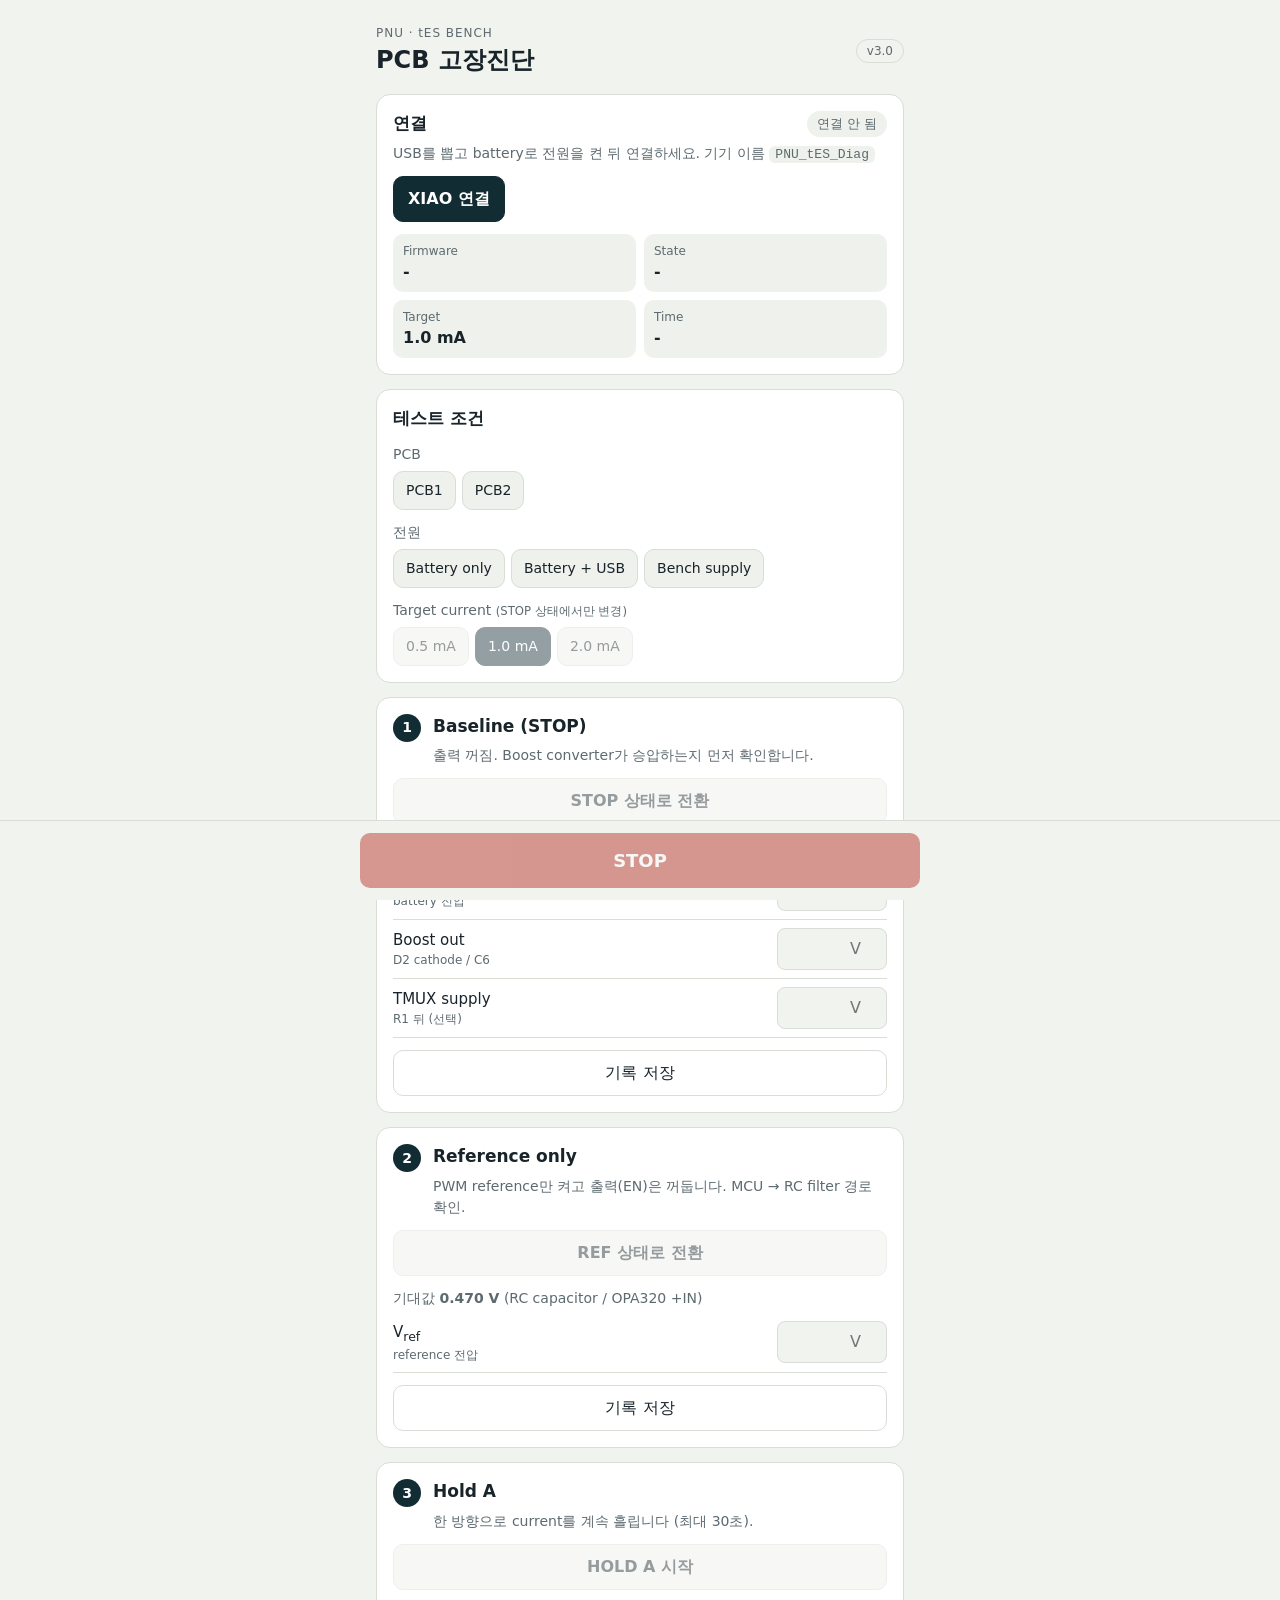
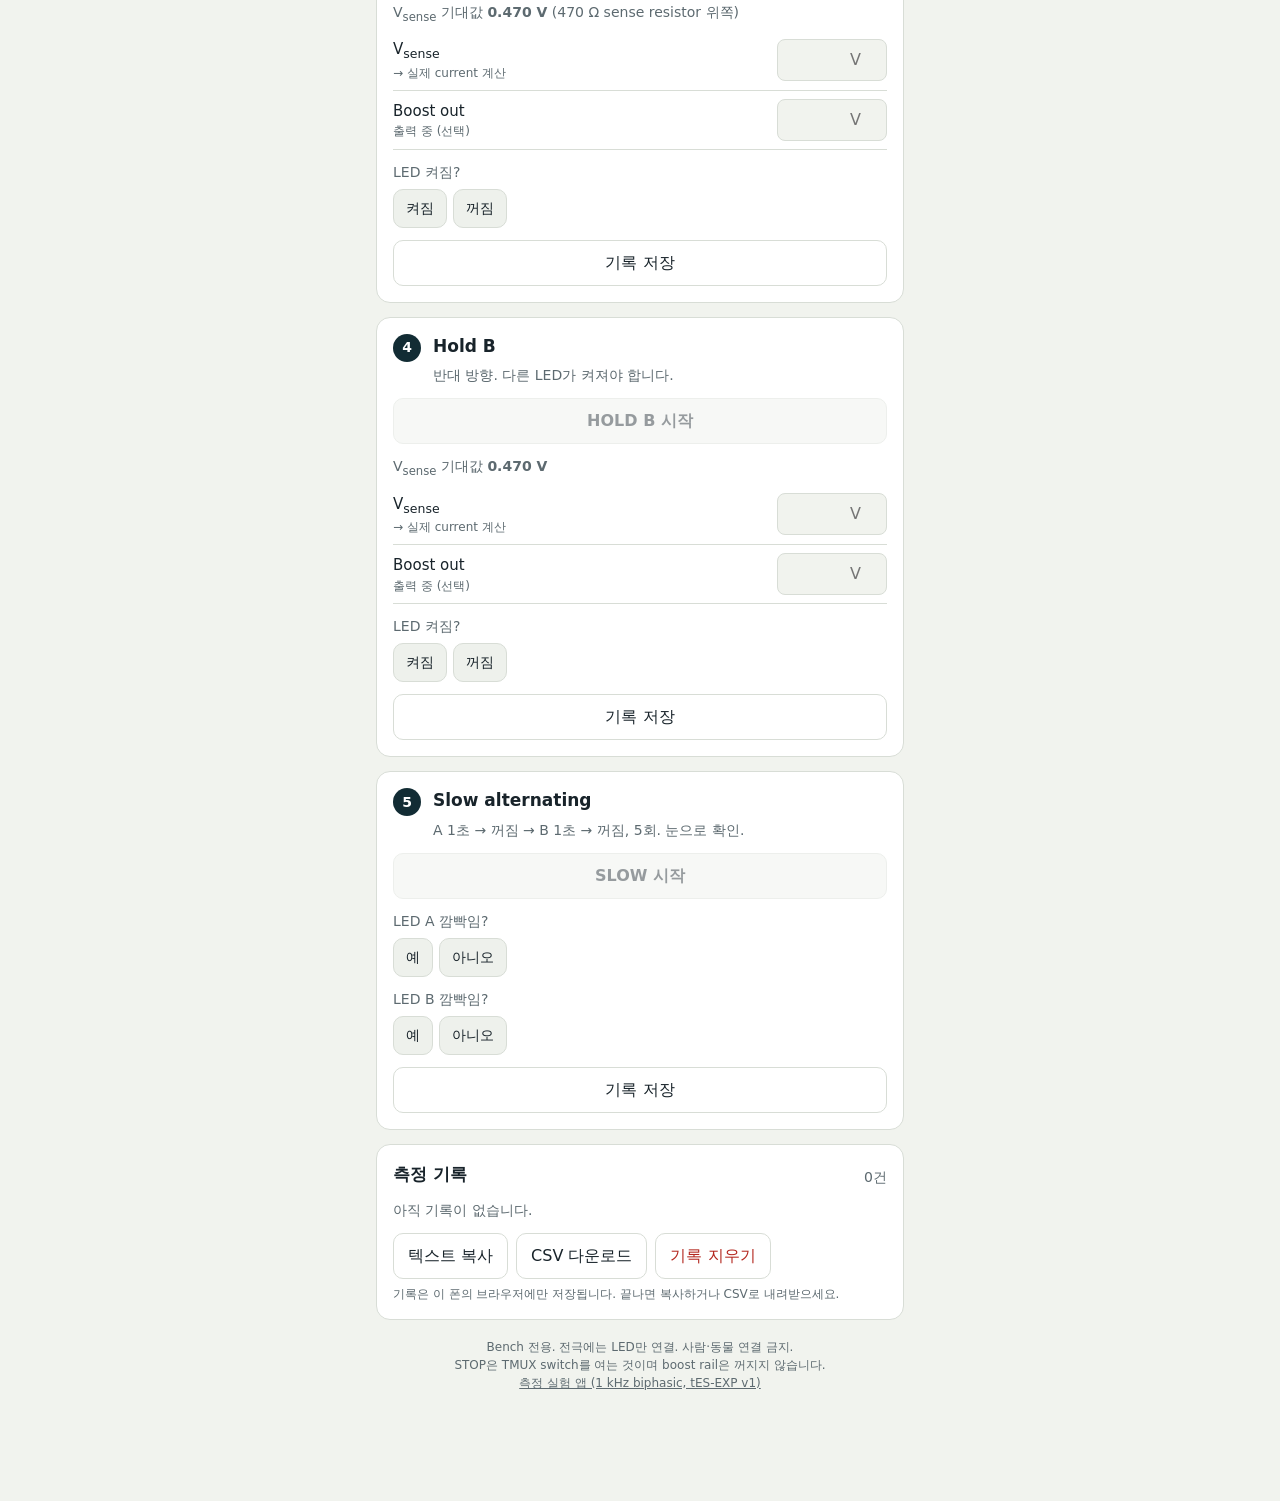
==== commit 4290f9c9: "Add experiment firmware tES-EXP v1 and experiment app (1 kHz biphasic, run sheet) - firmware/tES_Exp" ====
--- a/index.html
+++ b/index.html
@@ -140,7 +140,7 @@
     <p class="muted small">기록은 이 폰의 브라우저에만 저장됩니다. 끝나면 복사하거나 CSV로 내려받으세요.</p>
   </section>
 
-  <p class="foot muted small">Bench 전용. 전극에는 LED만 연결. 사람·동물 연결 금지.<br>STOP은 TMUX switch를 여는 것이며 boost rail은 꺼지지 않습니다.</p>
+  <p class="foot muted small">Bench 전용. 전극에는 LED만 연결. 사람·동물 연결 금지.<br>STOP은 TMUX switch를 여는 것이며 boost rail은 꺼지지 않습니다.<br><a href="./exp.html" style="color:inherit">측정 실험 앱 (1 kHz biphasic, tES-EXP v1)</a></p>
 </main>
 
 <div class="stopbar"><button id="stopBtn" class="stop" disabled>STOP</button></div>
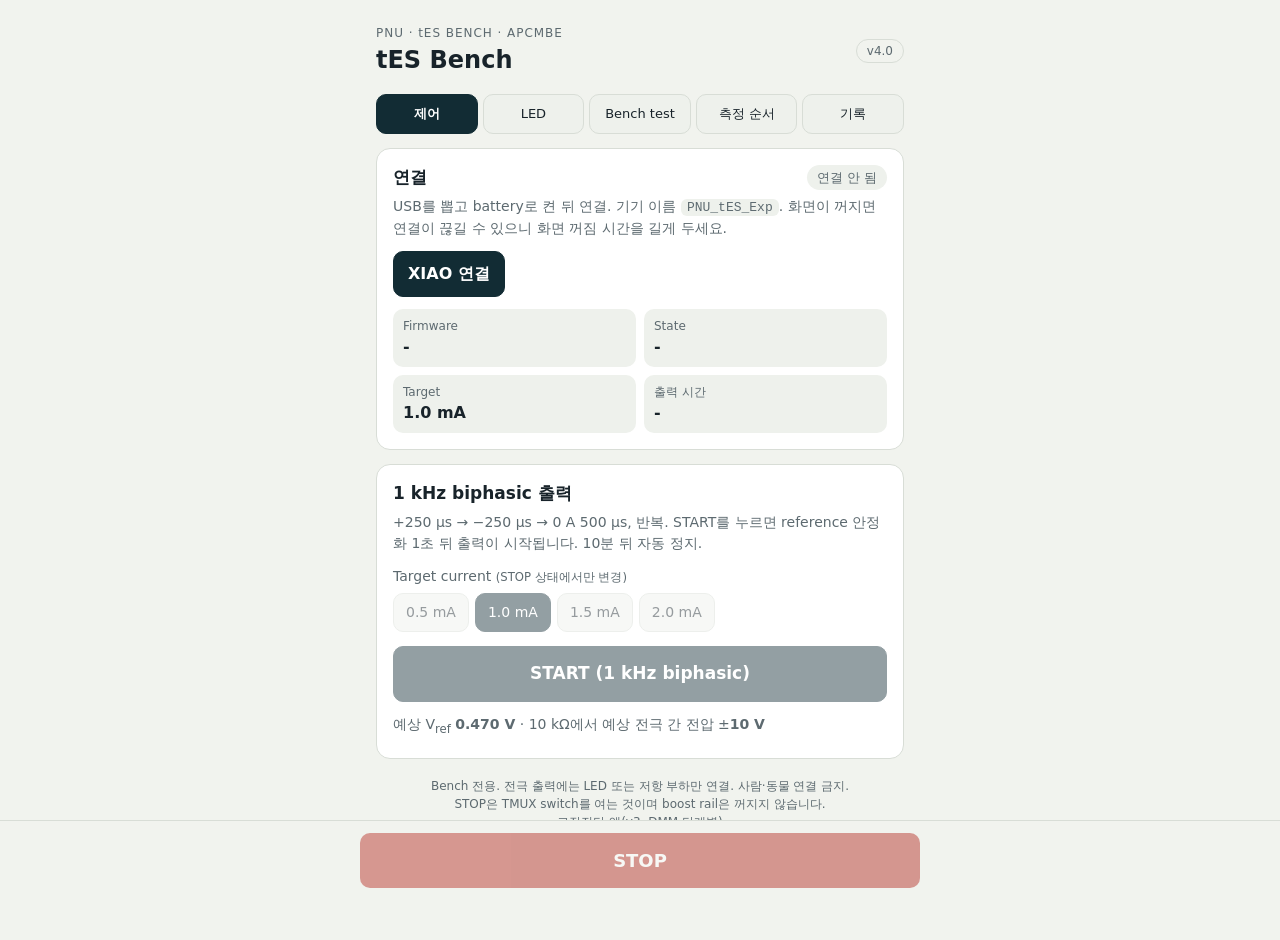
==== commit fd6e4ae5: "Make bench app the main page with toy LED test tab - index.html = LED test + APCMBE experiment app (" ====
--- a/index.html
+++ b/index.html
@@ -4,31 +4,40 @@
   <meta charset="utf-8">
   <meta name="viewport" content="width=device-width, initial-scale=1, viewport-fit=cover">
   <meta name="theme-color" content="#122c34">
-  <meta name="description" content="PNU tES PCB diagnostic app for the XIAO BLE board.">
-  <title>tES Diagnostic</title>
+  <meta name="description" content="PNU tES bench app: LED test, 1 kHz biphasic output and APCMBE measurement run sheet.">
+  <title>PNU tES Bench</title>
+  <link rel="apple-touch-icon" href="./icons/icon-192.png">
   <link rel="manifest" href="./manifest.webmanifest">
   <link rel="icon" type="image/png" href="./icons/icon-192.png">
-  <link rel="apple-touch-icon" href="./icons/icon-192.png">
   <link rel="stylesheet" href="./styles.css">
-  <script src="./app.js" defer></script>
+  <link rel="stylesheet" href="./exp.css">
+  <script src="./exp.js" defer></script>
 </head>
 <body>
 <main class="app">
   <header class="masthead">
     <div>
-      <p class="eyebrow">PNU · tES BENCH</p>
-      <h1>PCB 고장진단</h1>
+      <p class="eyebrow">PNU · tES BENCH · APCMBE</p>
+      <h1>tES Bench</h1>
     </div>
-    <span class="version">v3.0</span>
+    <span class="version">v4.0</span>
   </header>
 
-  <!-- Connection + live status -->
+  <nav class="tabs" id="tabs">
+    <button data-tab="ctl" class="sel">제어</button>
+    <button data-tab="led">LED</button>
+    <button data-tab="test">Bench test</button>
+    <button data-tab="run">측정 순서</button>
+    <button data-tab="data">기록</button>
+  </nav>
+
+  <!-- Connection + live status (always visible) -->
   <section class="card">
     <div class="row between">
       <h2>연결</h2>
       <span id="connBadge" class="badge off">연결 안 됨</span>
     </div>
-    <p class="muted" id="connHint">USB를 뽑고 battery로 전원을 켠 뒤 연결하세요. 기기 이름 <code>PNU_tES_Diag</code></p>
+    <p class="muted">USB를 뽑고 battery로 켠 뒤 연결. 기기 이름 <code>PNU_tES_Exp</code>. 화면이 꺼지면 연결이 끊길 수 있으니 화면 꺼짐 시간을 길게 두세요.</p>
     <div class="row gap">
       <button id="connectBtn" class="primary">XIAO 연결</button>
       <button id="disconnectBtn" class="ghost" hidden>연결 끊기</button>
@@ -37,110 +46,84 @@
       <div><span class="k">Firmware</span><span id="fwId" class="v">-</span></div>
       <div><span class="k">State</span><span id="liveState" class="v">-</span></div>
       <div><span class="k">Target</span><span id="liveCurrent" class="v">-</span></div>
-      <div><span class="k">Time</span><span id="liveTime" class="v">-</span></div>
+      <div><span class="k">출력 시간</span><span id="liveTime" class="v">-</span></div>
     </div>
+    <div id="ready" class="ready" hidden></div>
     <div id="notice" class="notice" hidden></div>
   </section>
 
-  <!-- Test conditions -->
-  <section class="card">
-    <h2>테스트 조건</h2>
-    <div class="field">
-      <span class="label">PCB</span>
-      <div class="chips" id="pcbChips">
-        <button data-v="PCB1">PCB1</button>
-        <button data-v="PCB2">PCB2</button>
+  <!-- Tab: control -->
+  <section class="tab" data-tab="ctl">
+    <div class="card">
+      <h2>1 kHz biphasic 출력</h2>
+      <p class="muted">+250 µs → −250 µs → 0 A 500 µs, 반복. START를 누르면 reference 안정화 1초 뒤 출력이 시작됩니다. 10분 뒤 자동 정지.</p>
+      <div class="field">
+        <span class="label">Target current <small>(STOP 상태에서만 변경)</small></span>
+        <div class="chips" id="currentChips">
+          <button data-cmd="l" data-x10="5">0.5 mA</button>
+          <button data-cmd="m" data-x10="10">1.0 mA</button>
+          <button data-cmd="n" data-x10="15">1.5 mA</button>
+          <button data-cmd="h" data-x10="20">2.0 mA</button>
+        </div>
       </div>
+      <button id="pulseBtn" class="primary wide">START (1 kHz biphasic)</button>
+      <p class="guide">예상 V<sub>ref</sub> <b id="expRef">-</b> · 10 kΩ에서 예상 전극 간 전압 ±<b id="expVL">-</b></p>
     </div>
-    <div class="field">
-      <span class="label">전원</span>
-      <div class="chips" id="powerChips">
-        <button data-v="battery">Battery only</button>
-        <button data-v="battery+USB">Battery + USB</button>
-        <button data-v="bench supply">Bench supply</button>
+  </section>
+
+  <!-- Tab: toy LED test -->
+  <section class="tab" data-tab="led" hidden>
+    <div class="card">
+      <h2>Toy LED 테스트</h2>
+      <p class="muted">전극 출력에 LED 두 개(방향 반대)를 연결하고 PCB가 동작하는지 눈으로 확인합니다. 저항 측정 전에 먼저.</p>
+      <div id="ledList"></div>
+    </div>
+  </section>
+
+  <!-- Tab: bench test -->
+  <section class="tab" data-tab="test" hidden>
+    <div class="card">
+      <h2>본실험 전 bench test</h2>
+      <p class="muted">R_L = 10 kΩ 하나만 연결하고 위에서부터 차례로. 모두 통과해야 측정 순서로 넘어갑니다.</p>
+      <div id="testList"></div>
+    </div>
+  </section>
+
+  <!-- Tab: run sheet -->
+  <section class="tab" data-tab="run" hidden>
+    <div class="card">
+      <div class="row between"><h2>측정 순서</h2><span id="runCount" class="muted">0 / 0</span></div>
+      <p class="muted">지금 할 항목이 위에 펼쳐집니다. Scope에 저장된 파일 이름(예: TEK0012)을 적고 <b>캡처 기록</b>을 누르세요. 나중에 이 표로 파일 이름을 바꿉니다.</p>
+      <div class="field">
+        <span class="label">보기</span>
+        <div class="chips" id="runFilter">
+          <button data-f="todo" class="sel">남은 것</button>
+          <button data-f="all">전체</button>
+        </div>
       </div>
+      <div id="runList"></div>
     </div>
-    <div class="field">
-      <span class="label">Target current <small>(STOP 상태에서만 변경)</small></span>
-      <div class="chips" id="currentChips">
-        <button data-cmd="l" data-x10="5">0.5 mA</button>
-        <button data-cmd="m" data-x10="10">1.0 mA</button>
-        <button data-cmd="h" data-x10="20">2.0 mA</button>
+  </section>
+
+  <!-- Tab: data -->
+  <section class="tab" data-tab="data" hidden>
+    <div class="card">
+      <h2>R<sub>L</sub> 실측값 (DMM)</h2>
+      <p class="muted">회로에서 분리한 상태로 잰 값. CSV의 R_L_ohm 칸에 들어갑니다.</p>
+      <div id="rlList"></div>
+    </div>
+    <div class="card">
+      <h2>내보내기</h2>
+      <p class="muted">기록은 이 폰의 브라우저에만 저장됩니다. 측정이 끝나면 CSV를 내려받아 PC 작업 폴더에 넣으세요.</p>
+      <div class="row gap wrap">
+        <button id="csvBtn" class="primary">run_log CSV 다운로드</button>
+        <button id="copyBtn" class="ghost">텍스트 복사</button>
+        <button id="clearBtn" class="ghost danger-text">전체 초기화</button>
       </div>
     </div>
   </section>
 
-  <!-- Step 1 -->
-  <section class="card step" data-step="1" data-cmd="0">
-    <div class="step-head"><span class="num">1</span><div><h2>Baseline (STOP)</h2><p class="muted">출력 꺼짐. Boost converter가 승압하는지 먼저 확인합니다.</p></div></div>
-    <button class="go">STOP 상태로 전환</button>
-    <p class="guide">DMM 검정 probe = GND</p>
-    <label class="in"><span>BAT+ <small>battery 전압</small></span><input type="number" step="0.001" inputmode="decimal" data-k="vbat" placeholder="V"></label>
-    <label class="in"><span>Boost out <small>D2 cathode / C6</small></span><input type="number" step="0.001" inputmode="decimal" data-k="vout" placeholder="V"></label>
-    <label class="in"><span>TMUX supply <small>R1 뒤 (선택)</small></span><input type="number" step="0.001" inputmode="decimal" data-k="vtmux" placeholder="V"></label>
-    <div class="verdict" hidden></div>
-    <button class="save">기록 저장</button>
-  </section>
-
-  <!-- Step 2 -->
-  <section class="card step" data-step="2" data-cmd="r">
-    <div class="step-head"><span class="num">2</span><div><h2>Reference only</h2><p class="muted">PWM reference만 켜고 출력(EN)은 꺼둡니다. MCU → RC filter 경로 확인.</p></div></div>
-    <button class="go">REF 상태로 전환</button>
-    <p class="guide">기대값 <b class="expRef">-</b> (RC capacitor / OPA320 +IN)</p>
-    <label class="in"><span>V<sub>ref</sub> <small>reference 전압</small></span><input type="number" step="0.001" inputmode="decimal" data-k="vref" placeholder="V"></label>
-    <div class="verdict" hidden></div>
-    <button class="save">기록 저장</button>
-  </section>
-
-  <!-- Step 3 -->
-  <section class="card step" data-step="3" data-cmd="a">
-    <div class="step-head"><span class="num">3</span><div><h2>Hold A</h2><p class="muted">한 방향으로 current를 계속 흘립니다 (최대 30초).</p></div></div>
-    <div class="warn boostWarn" hidden>Step 1에서 승압이 확인되지 않았습니다. LED가 꺼져 있어도 원인은 boost 쪽일 수 있습니다.</div>
-    <button class="go">HOLD A 시작</button>
-    <p class="guide">V<sub>sense</sub> 기대값 <b class="expRef">-</b> (470 Ω sense resistor 위쪽)</p>
-    <label class="in"><span>V<sub>sense</sub> <small>→ 실제 current 계산</small></span><input type="number" step="0.001" inputmode="decimal" data-k="vsense" placeholder="V"></label>
-    <label class="in"><span>Boost out <small>출력 중 (선택)</small></span><input type="number" step="0.001" inputmode="decimal" data-k="vouthold" placeholder="V"></label>
-    <div class="field"><span class="label">LED 켜짐?</span><div class="chips yn" data-k="led"><button data-v="yes">켜짐</button><button data-v="no">꺼짐</button></div></div>
-    <div class="verdict" hidden></div>
-    <button class="save">기록 저장</button>
-  </section>
-
-  <!-- Step 4 -->
-  <section class="card step" data-step="4" data-cmd="b">
-    <div class="step-head"><span class="num">4</span><div><h2>Hold B</h2><p class="muted">반대 방향. 다른 LED가 켜져야 합니다.</p></div></div>
-    <div class="warn boostWarn" hidden>Step 1에서 승압이 확인되지 않았습니다. LED가 꺼져 있어도 원인은 boost 쪽일 수 있습니다.</div>
-    <button class="go">HOLD B 시작</button>
-    <p class="guide">V<sub>sense</sub> 기대값 <b class="expRef">-</b></p>
-    <label class="in"><span>V<sub>sense</sub> <small>→ 실제 current 계산</small></span><input type="number" step="0.001" inputmode="decimal" data-k="vsense" placeholder="V"></label>
-    <label class="in"><span>Boost out <small>출력 중 (선택)</small></span><input type="number" step="0.001" inputmode="decimal" data-k="vouthold" placeholder="V"></label>
-    <div class="field"><span class="label">LED 켜짐?</span><div class="chips yn" data-k="led"><button data-v="yes">켜짐</button><button data-v="no">꺼짐</button></div></div>
-    <div class="verdict" hidden></div>
-    <button class="save">기록 저장</button>
-  </section>
-
-  <!-- Step 5 -->
-  <section class="card step" data-step="5" data-cmd="s">
-    <div class="step-head"><span class="num">5</span><div><h2>Slow alternating</h2><p class="muted">A 1초 → 꺼짐 → B 1초 → 꺼짐, 5회. 눈으로 확인.</p></div></div>
-    <button class="go">SLOW 시작</button>
-    <div class="field"><span class="label">LED A 깜빡임?</span><div class="chips yn" data-k="ledA"><button data-v="yes">예</button><button data-v="no">아니오</button></div></div>
-    <div class="field"><span class="label">LED B 깜빡임?</span><div class="chips yn" data-k="ledB"><button data-v="yes">예</button><button data-v="no">아니오</button></div></div>
-    <div class="verdict" hidden></div>
-    <button class="save">기록 저장</button>
-  </section>
-
-  <!-- Records -->
-  <section class="card">
-    <div class="row between"><h2>측정 기록</h2><span id="recCount" class="muted">0건</span></div>
-    <div id="records" class="records"><p class="muted">아직 기록이 없습니다.</p></div>
-    <div class="row gap wrap">
-      <button id="copyBtn" class="ghost">텍스트 복사</button>
-      <button id="csvBtn" class="ghost">CSV 다운로드</button>
-      <button id="clearBtn" class="ghost danger-text">기록 지우기</button>
-    </div>
-    <p class="muted small">기록은 이 폰의 브라우저에만 저장됩니다. 끝나면 복사하거나 CSV로 내려받으세요.</p>
-  </section>
-
-  <p class="foot muted small">Bench 전용. 전극에는 LED만 연결. 사람·동물 연결 금지.<br>STOP은 TMUX switch를 여는 것이며 boost rail은 꺼지지 않습니다.<br><a href="./exp.html" style="color:inherit">측정 실험 앱 (1 kHz biphasic, tES-EXP v1)</a></p>
+  <p class="foot muted small">Bench 전용. 전극 출력에는 LED 또는 저항 부하만 연결. 사람·동물 연결 금지.<br>STOP은 TMUX switch를 여는 것이며 boost rail은 꺼지지 않습니다.<br><a href="./diag.html">고장진단 앱(v3, DMM 단계별)</a></p>
 </main>
 
 <div class="stopbar"><button id="stopBtn" class="stop" disabled>STOP</button></div>
--- a/exp.css
+++ b/exp.css
@@ -0,0 +1,37 @@
+/* Experiment app additions on top of styles.css */
+.tabs { display: grid; grid-template-columns: repeat(5, 1fr); gap: 5px; margin-bottom: 14px; }
+.tabs button { padding: 9px 2px; font-size: 13px; }
+.tabs button.sel { background: var(--accent); color: var(--accent-ink); border-color: var(--accent); font-weight: 600; }
+.wide { width: 100%; margin-top: 14px; padding: 14px; font-size: 17px; }
+.ready { margin-top: 12px; padding: 10px 12px; border-radius: 10px; font-size: 15px; font-weight: 600; }
+.ready.wait { background: var(--warn-bg); color: var(--warn); }
+.ready.go { background: var(--ok-bg); color: var(--ok); }
+.ready.off { background: var(--chip); color: var(--muted); font-weight: 400; }
+
+.test { border-top: 1px solid var(--line); padding: 12px 0; }
+.test:first-child { border-top: none; }
+.test-head { display: flex; gap: 10px; align-items: flex-start; }
+.test-head input[type=checkbox] { width: 22px; height: 22px; margin-top: 2px; flex: none; accent-color: var(--ok); }
+.test-head b { display: block; }
+.test-head p { margin: 4px 0 0; font-size: 14px; color: var(--muted); }
+.test.done .test-head b { color: var(--ok); }
+.test .acts { display: flex; flex-wrap: wrap; gap: 6px; margin: 8px 0 0 32px; }
+.test .acts button { padding: 7px 11px; font-size: 14px; }
+.test .in, .item .in { margin-left: 32px; }
+
+.item { border: 1px solid var(--line); border-radius: 12px; padding: 12px; margin-top: 10px; }
+.item.cur { border-color: var(--accent); border-width: 2px; }
+.item.done { opacity: .7; }
+.item-head { display: flex; justify-content: space-between; gap: 8px; align-items: baseline; }
+.item-head b { font-size: 15px; word-break: break-all; }
+.tag { flex: none; font-size: 12px; padding: 2px 8px; border-radius: 999px; background: var(--chip); color: var(--muted); }
+.tag.ok { background: var(--ok-bg); color: var(--ok); }
+.item .how { font-size: 14px; color: var(--muted); margin: 6px 0 0; }
+.item .cond { font-size: 14px; margin: 6px 0 0; font-variant-numeric: tabular-nums; }
+.item .in { margin-left: 0; }
+.item .acts { display: flex; flex-wrap: wrap; gap: 6px; margin-top: 10px; }
+.item .acts button { padding: 8px 12px; font-size: 14px; }
+.item .log { font-size: 12px; color: var(--muted); margin-top: 6px; }
+.item .warnline { font-size: 13px; color: var(--warn); margin-top: 6px; }
+.item.compact .body { display: none; }
+.foot a { color: inherit; }
